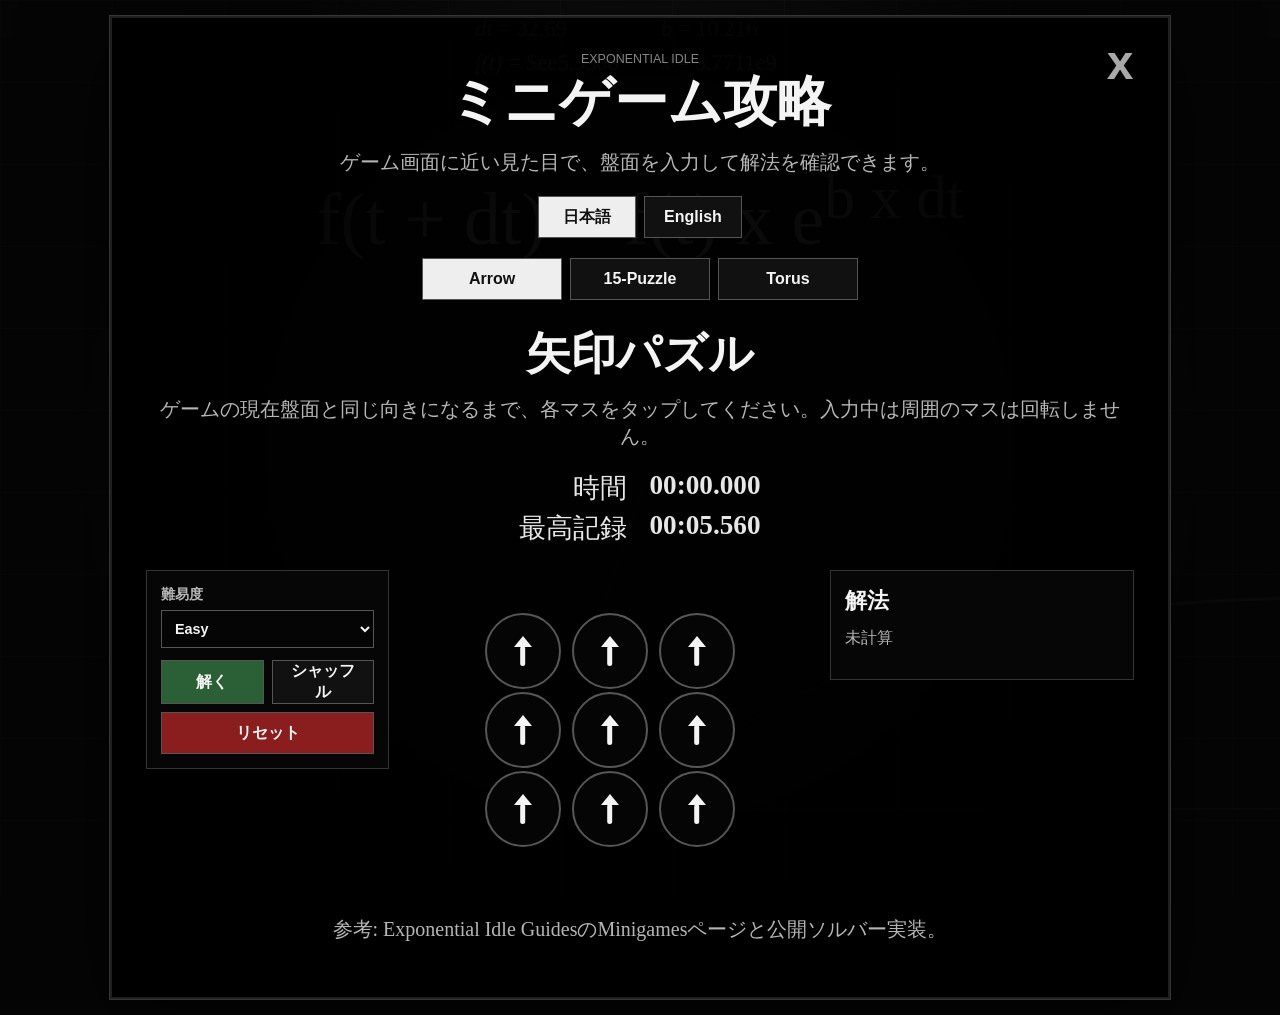
==== public/game-guide/exponential-idle-minigame-guide/index.html @ 1fd1f5f8 "fix: align solvers with game rules" ====
<!doctype html>
<html lang="ja">
  <head>
    <meta charset="utf-8">
    <meta name="viewport" content="width=device-width, initial-scale=1">
    <meta name="description" content="Exponential IdleのArrow、15-Puzzle、Torusをブラウザ上で解ける、日本語・英語対応の攻略ソルバーです。">
    <meta name="robots" content="index,follow">
    <link rel="canonical" href="https://trinitrotorol.com/game-guide/exponential-idle-minigame-guide/">
    <meta property="og:type" content="website">
    <meta property="og:site_name" content="trinitrotorol">
    <meta property="og:title" content="Exponential Idle ミニゲーム攻略・ソルバー">
    <meta property="og:description" content="Exponential IdleのArrow、15-Puzzle、Torusをブラウザ上で解ける、日本語・英語対応の攻略ソルバーです。">
    <meta property="og:url" content="https://trinitrotorol.com/game-guide/exponential-idle-minigame-guide/">
    <meta property="og:locale" content="ja_JP">
    <meta name="twitter:card" content="summary">
    <meta name="twitter:title" content="Exponential Idle ミニゲーム攻略・ソルバー">
    <meta name="twitter:description" content="Exponential IdleのArrow、15-Puzzle、Torusをブラウザ上で解ける、日本語・英語対応の攻略ソルバーです。">
    <title>Exponential Idle ミニゲーム攻略・ソルバー | trinitrotorol</title>
    <link rel="stylesheet" href="site.css">
  </head>
  <body>
    <div class="game-backdrop" aria-hidden="true">
      <div class="stats-strip">
        <span><i>dt</i> = 32.69</span>
        <span><i>b</i> = 10.216</span>
        <span><i>f(t)</i> = $ee5.3308</span>
        <span><i>x</i> = 3.7711e9</span>
      </div>
      <div class="formula-line">f(t + dt) = f(t) x e<sup>b x dt</sup></div>
      <div class="graph-line"></div>
    </div>

    <main class="phone-shell">
      <header class="game-header">
        <button class="close-button" type="button" title="Close">x</button>
        <p class="game-kicker">Exponential Idle</p>
        <h1 data-i18n="appTitle">ミニゲーム攻略</h1>
        <p class="game-copy" data-i18n="appLead">ゲーム画面に近い見た目で、盤面を入力して解法を確認できます。</p>
        <div class="language-toggle" aria-label="Language">
          <button type="button" class="is-active" data-lang="ja">日本語</button>
          <button type="button" data-lang="en">English</button>
        </div>
      </header>

      <nav class="game-tabs" aria-label="Minigames">
        <button type="button" class="is-active" data-game="arrow">Arrow</button>
        <button type="button" data-game="fifteen">15-Puzzle</button>
        <button type="button" data-game="torus">Torus</button>
      </nav>

      <section class="game-panel is-active" id="arrow-panel" data-panel="arrow">
        <div class="panel-title">
          <h2 data-i18n="arrowTitle">矢印パズル</h2>
          <p data-i18n="arrowHelp">ゲームの現在盤面と同じ向きになるまで、各マスをタップしてください。入力中は周囲のマスは回転しません。</p>
          <div class="timer-grid">
            <span data-i18n="timeLabel">時間</span><strong>00:00.000</strong>
            <span data-i18n="bestLabel">最高記録</span><strong>00:05.560</strong>
          </div>
        </div>
        <div class="solver-grid">
          <aside class="control-panel">
            <label><span data-i18n="difficultyLabel">難易度</span><select id="arrow-difficulty"></select></label>
            <div class="button-row">
              <button class="game-button primary" type="button" id="arrow-solve" data-i18n="solveButton">解く</button>
              <button class="game-button" type="button" id="arrow-random" data-i18n="shuffleButton">シャッフル</button>
              <button class="game-button danger" type="button" id="arrow-reset" data-i18n="resetButton">リセット</button>
            </div>
          </aside>
          <div class="board-wrap">
            <div id="arrow-board" class="board-stage"></div>
          </div>
          <aside class="result-panel">
            <h3 data-i18n="solutionTitle">解法</h3>
            <div id="arrow-result" class="solution-output"></div>
          </aside>
        </div>
      </section>

      <section class="game-panel" id="fifteen-panel" data-panel="fifteen">
        <div class="panel-title">
          <h2 data-i18n="fifteenTitle">15パズル</h2>
          <p data-i18n="fifteenHelp">四角をスライドして数字を順番通りに並べます。空白は0で入力します。</p>
          <div class="timer-grid">
            <span data-i18n="timeLabel">時間</span><strong>00:00.000</strong>
            <span data-i18n="bestLabel">最高記録</span><strong>01:28.317</strong>
          </div>
        </div>
        <div class="solver-grid">
          <aside class="control-panel">
            <label><span data-i18n="difficultyLabel">難易度</span><select id="fifteen-difficulty"></select></label>
            <div class="button-row">
              <button class="game-button primary" type="button" id="fifteen-solve" data-i18n="solveButton">解く</button>
              <button class="game-button" type="button" id="fifteen-random" data-i18n="shuffleButton">シャッフル</button>
              <button class="game-button danger" type="button" id="fifteen-reset" data-i18n="resetButton">リセット</button>
            </div>
            <p class="control-note" data-i18n="fifteenNote">Hardは5x5です。最適解ではなく、層を固定して解く実用手順を出します。</p>
          </aside>
          <div class="board-wrap">
            <div id="fifteen-board" class="board-stage"></div>
          </div>
          <aside class="result-panel">
            <h3 data-i18n="solutionTitle">解法</h3>
            <div id="fifteen-result" class="solution-output"></div>
          </aside>
        </div>
      </section>

      <section class="game-panel" id="torus-panel" data-panel="torus">
        <div class="panel-title">
          <h2 data-i18n="torusTitle">トーラスパズル</h2>
          <p data-i18n="torusHelp">行または列を巡回シフトして、左上から昇順に並べます。</p>
          <div class="timer-grid">
            <span data-i18n="timeLabel">時間</span><strong>00:00.000</strong>
            <span data-i18n="bestLabel">最高記録</span><strong>00:22.000</strong>
          </div>
        </div>
        <div class="solver-grid">
          <aside class="control-panel">
            <label><span data-i18n="difficultyLabel">難易度</span><select id="torus-difficulty"></select></label>
            <div class="button-row">
              <button class="game-button primary" type="button" id="torus-solve" data-i18n="solveButton">解く</button>
              <button class="game-button" type="button" id="torus-random" data-i18n="shuffleButton">シャッフル</button>
              <button class="game-button danger" type="button" id="torus-reset" data-i18n="resetButton">リセット</button>
            </div>
            <p class="control-note" data-i18n="torusNote">Easyは3x3、Mediumは5x5、Hardは6x6です。</p>
          </aside>
          <div class="board-wrap">
            <div id="torus-board" class="board-stage"></div>
          </div>
          <aside class="result-panel">
            <h3 data-i18n="solutionTitle">解法</h3>
            <div id="torus-result" class="solution-output"></div>
          </aside>
        </div>
      </section>

      <footer class="game-footer">
        <p data-i18n="sourceNote">参考: Exponential Idle GuidesのMinigamesページと公開ソルバー実装。</p>
      </footer>
    </main>

    <script src="site.js" defer></script>
  </body>
</html>
---- public/game-guide/exponential-idle-minigame-guide/site.css ----
:root {
  color-scheme: dark;
  --bg: #050505;
  --panel: #000000;
  --panel-soft: #111111;
  --tile: #050505;
  --tile-lit: #4b4b4b;
  --line: #565656;
  --line-soft: #2b2b2b;
  --text: #f4f4f4;
  --muted: #b6b6b6;
  --dim: #858585;
  --accent: #f3f3f3;
  --danger: #8a1e1e;
  --ok: #2b5f35;
  --pink: #d719ff;
  --cyan: #23f6ff;
}

* {
  box-sizing: border-box;
}

[hidden] {
  display: none !important;
}

body {
  margin: 0;
  min-height: 100vh;
  background: var(--bg);
  color: var(--text);
  font-family: Georgia, "Times New Roman", "Yu Mincho", "Hiragino Mincho ProN", serif;
  letter-spacing: 0;
}

button,
input,
select {
  font: inherit;
}

.game-backdrop {
  position: fixed;
  inset: 0;
  overflow: hidden;
  background:
    linear-gradient(rgba(255, 255, 255, 0.04) 1px, transparent 1px),
    linear-gradient(90deg, rgba(255, 255, 255, 0.04) 1px, transparent 1px),
    #151515;
  background-size: 100% 82px, 112px 100%;
}

.game-backdrop::after {
  content: "";
  position: absolute;
  inset: 0;
  background: radial-gradient(circle at center, transparent 0 35%, rgba(0, 0, 0, 0.76) 72%);
}

.stats-strip {
  position: absolute;
  top: 16px;
  left: 50%;
  display: grid;
  grid-template-columns: repeat(2, minmax(120px, 1fr));
  gap: 8px 42px;
  transform: translateX(-50%);
  color: #cdcdcd;
  font-size: clamp(1rem, 2.4vw, 1.4rem);
  opacity: 0.7;
}

.formula-line {
  position: absolute;
  top: 18vh;
  left: 50%;
  width: min(780px, 90vw);
  transform: translateX(-50%);
  color: rgba(255, 255, 255, 0.62);
  font-size: clamp(1.8rem, 6vw, 4.6rem);
  text-align: center;
  white-space: nowrap;
}

.graph-line {
  position: absolute;
  right: -8vw;
  bottom: 10vh;
  width: 62vw;
  height: 36vh;
  border-left: 2px solid rgba(255, 255, 255, 0.18);
  border-bottom: 2px solid rgba(255, 255, 255, 0.18);
  transform: skewX(-18deg);
  opacity: 0.42;
}

.graph-line::before {
  content: "";
  position: absolute;
  left: 4%;
  right: 0;
  bottom: 0;
  height: 100%;
  border-top: 3px solid rgba(255, 255, 255, 0.22);
  border-radius: 90% 0 0 0;
  transform: skewX(18deg) translateY(35%);
}

.phone-shell {
  position: relative;
  z-index: 1;
  width: min(1060px, calc(100% - 24px));
  min-height: calc(100vh - 32px);
  margin: 16px auto;
  padding: clamp(18px, 3vw, 34px);
  border: 2px solid #1f1f1f;
  background: rgba(0, 0, 0, 0.94);
  box-shadow: 0 0 0 1px #363636, 0 22px 80px rgba(0, 0, 0, 0.7);
}

.game-header {
  position: relative;
  text-align: center;
}

.close-button {
  position: absolute;
  top: -14px;
  right: -10px;
  width: 48px;
  height: 48px;
  border: 0;
  background: transparent;
  color: #a9a9a9;
  font-family: Arial, sans-serif;
  font-size: 3rem;
  font-weight: 900;
  line-height: 1;
  cursor: default;
}

.game-kicker {
  margin: 0;
  color: var(--dim);
  font-family: "Segoe UI", sans-serif;
  font-size: 0.78rem;
  text-transform: uppercase;
}

h1,
h2,
h3,
p {
  margin-top: 0;
}

h1 {
  margin-bottom: 10px;
  font-size: clamp(2rem, 5vw, 3.4rem);
}

h2 {
  margin-bottom: 12px;
  font-size: clamp(1.75rem, 4.2vw, 2.8rem);
}

h3 {
  margin-bottom: 12px;
  font-size: 1.4rem;
}

.game-copy,
.panel-title p,
.control-note,
.game-footer {
  color: var(--muted);
  font-size: clamp(1rem, 2.4vw, 1.25rem);
}

.language-toggle,
.game-tabs,
.button-row {
  display: flex;
  flex-wrap: wrap;
  justify-content: center;
  gap: 8px;
}

.language-toggle {
  margin: 18px 0 20px;
}

.language-toggle button,
.game-tabs button,
.game-button {
  min-height: 42px;
  border: 1px solid #555555;
  background: #111111;
  color: var(--text);
  font-family: "Segoe UI", sans-serif;
  font-weight: 700;
  cursor: pointer;
}

.language-toggle button {
  min-width: 98px;
}

.language-toggle button.is-active,
.game-tabs button.is-active {
  background: #eeeeee;
  color: #111111;
}

.game-tabs {
  margin: 8px auto 24px;
}

.game-tabs button {
  min-width: 140px;
}

.game-panel {
  display: none;
}

.game-panel.is-active {
  display: block;
}

.panel-title {
  text-align: center;
}

.timer-grid {
  display: grid;
  grid-template-columns: max-content max-content;
  justify-content: center;
  gap: 4px 22px;
  margin: 16px 0 24px;
  color: #e7e7e7;
  font-size: clamp(1.1rem, 3vw, 1.7rem);
}

.timer-grid span {
  text-align: right;
}

.solver-grid {
  display: grid;
  grid-template-columns: minmax(210px, 0.72fr) minmax(280px, 1.2fr) minmax(240px, 0.9fr);
  gap: 18px;
  align-items: start;
}

.control-panel,
.result-panel {
  border: 1px solid #333333;
  background: #060606;
  padding: 14px;
}

label {
  display: grid;
  gap: 6px;
  margin-bottom: 12px;
  color: var(--muted);
  font-family: "Segoe UI", sans-serif;
  font-size: 0.9rem;
  font-weight: 700;
}

input,
select {
  width: 100%;
  min-height: 38px;
  border: 1px solid #555555;
  background: #050505;
  color: var(--text);
  padding: 0 9px;
}

.two-cols {
  display: grid;
  grid-template-columns: 1fr 1fr;
  gap: 8px;
}

.button-row {
  margin-top: 12px;
}

.game-button {
  flex: 1 1 96px;
  padding: 0 12px;
}

.game-button.primary {
  background: var(--ok);
}

.game-button.danger {
  background: var(--danger);
}

.board-wrap {
  min-width: 0;
}

.board-stage {
  display: grid;
  justify-content: center;
  gap: 8px;
  width: 100%;
  min-height: 320px;
  align-content: center;
}

.square-board {
  display: grid;
  gap: 5px;
  width: min(100%, 460px);
  margin: 0 auto;
}

.hex-board {
  display: grid;
  gap: 0;
  justify-items: center;
  width: min(100%, 520px);
  margin: 0 auto;
}

.hex-row {
  display: flex;
  justify-content: center;
  gap: 0;
  min-height: 48px;
}

.tile,
.tile-input,
.arrow-tile,
.solution-tile {
  display: inline-flex;
  align-items: center;
  justify-content: center;
  width: clamp(42px, 8vw, 76px);
  aspect-ratio: 1;
  border: 2px solid var(--line);
  background: var(--tile);
  color: var(--text);
  text-align: center;
}

.tile,
.tile-input {
  border-radius: 10px;
  font-size: clamp(1.1rem, 3vw, 2rem);
}

.tile-input {
  padding: 0;
}

.tile-input.blank {
  color: transparent;
}

.arrow-tile,
.solution-tile {
  border-radius: 50%;
  margin: -1px 3px;
  font-family: "Segoe UI", sans-serif;
  font-size: clamp(1.35rem, 4vw, 2.2rem);
  font-weight: 800;
}

.arrow-tile {
  cursor: pointer;
}

.arrow-icon {
  position: relative;
  display: inline-block;
  width: 0.44em;
  height: 0.86em;
  transform: rotate(var(--arrow-angle, 0deg));
  transform-origin: 50% 50%;
}

.arrow-icon::before {
  content: "";
  position: absolute;
  left: 50%;
  bottom: 0;
  width: 0.16em;
  height: 0.58em;
  border-radius: 999px;
  background: currentColor;
  transform: translateX(-50%);
}

.arrow-icon::after {
  content: "";
  position: absolute;
  left: 50%;
  top: 0;
  width: 0;
  height: 0;
  border-right: 0.27em solid transparent;
  border-bottom: 0.34em solid currentColor;
  border-left: 0.27em solid transparent;
  transform: translateX(-50%);
}

.sr-only {
  position: absolute;
  width: 1px;
  height: 1px;
  padding: 0;
  margin: -1px;
  overflow: hidden;
  clip: rect(0, 0, 0, 0);
  white-space: nowrap;
  border: 0;
}

.arrow-tile.is-lit,
.solution-tile:not(.is-zero) {
  background: var(--tile-lit);
}

.arrow-tile:hover {
  border-color: var(--accent);
}

.torus-board .tile-input {
  border-radius: 3px;
}

.solution-output {
  max-height: 390px;
  overflow: auto;
  color: var(--muted);
  font-family: "Segoe UI", sans-serif;
}

.solution-output strong {
  color: var(--text);
}

.step-list {
  display: grid;
  gap: 6px;
  margin: 12px 0 0;
  padding: 0;
  list-style: none;
}

.step-list li {
  padding: 8px 10px;
  border: 1px solid #333333;
  background: #101010;
}

.mini-board {
  margin-top: 14px;
}

.game-footer {
  margin-top: 26px;
  text-align: center;
}

@media (max-width: 960px) {
  .solver-grid {
    grid-template-columns: 1fr;
  }

  .control-panel {
    order: 1;
  }

  .board-wrap {
    order: 2;
  }

  .result-panel {
    order: 3;
  }
}

@media (max-width: 560px) {
  .phone-shell {
    width: calc(100% - 12px);
    margin: 6px auto;
    padding: 14px 10px 22px;
  }

  .game-tabs button {
    min-width: 96px;
  }

  .tile,
  .tile-input,
  .arrow-tile,
  .solution-tile {
    width: clamp(34px, 15vw, 56px);
  }

  .stats-strip {
    grid-template-columns: 1fr;
    left: 12px;
    transform: none;
  }
}
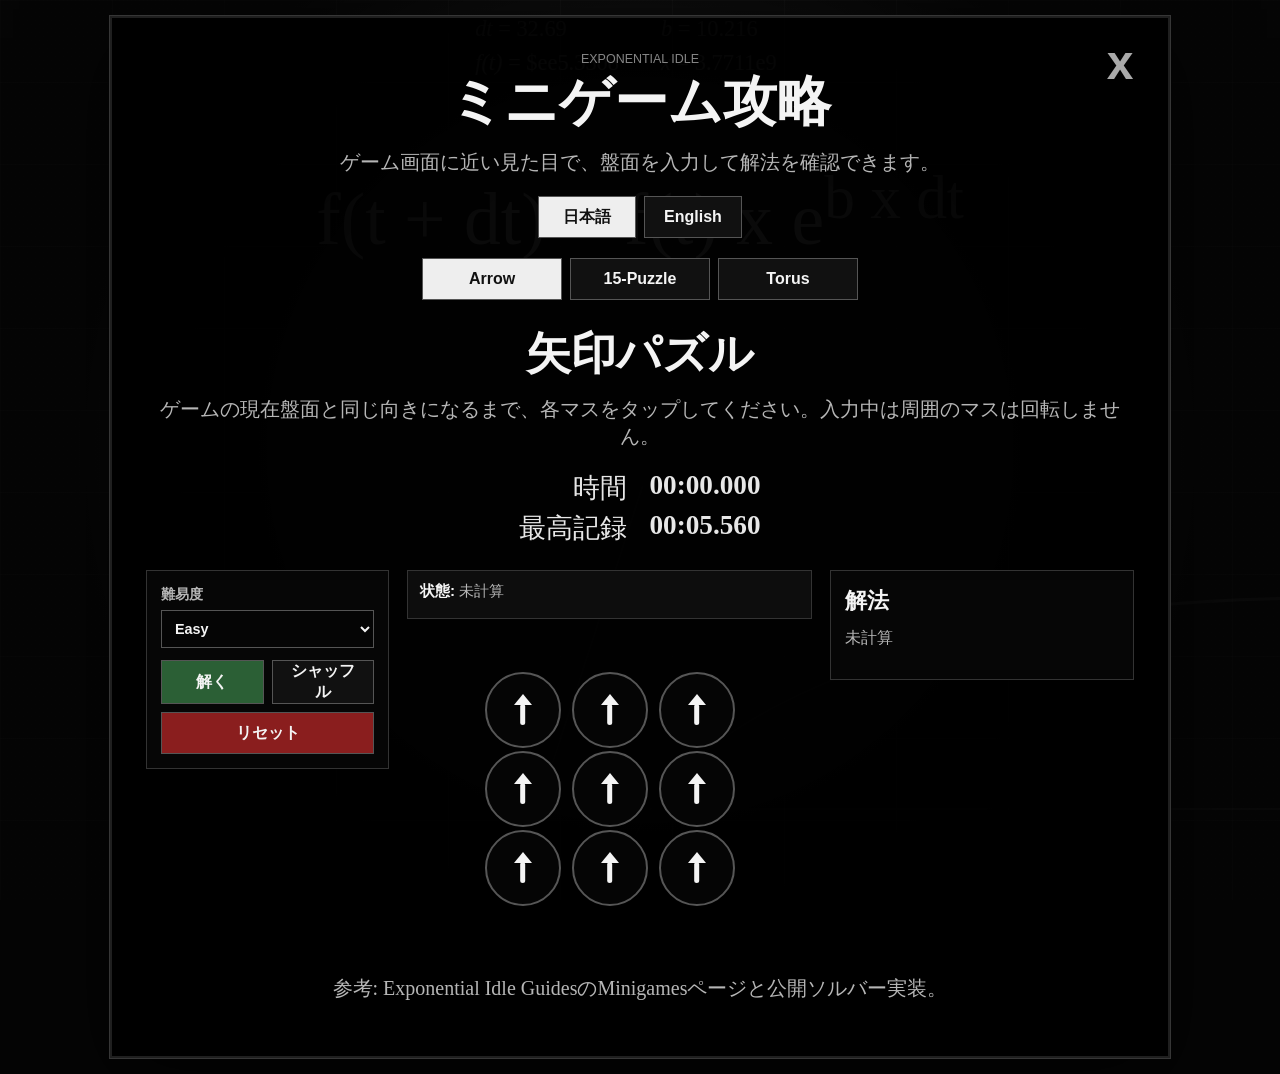
==== commit 8205b981: "feat: add solution playback and improve board input" ====
--- a/public/game-guide/exponential-idle-minigame-guide/index.html
+++ b/public/game-guide/exponential-idle-minigame-guide/index.html
@@ -67,6 +67,7 @@
             </div>
           </aside>
           <div class="board-wrap">
+            <div id="arrow-status" class="board-status" aria-live="polite"></div>
             <div id="arrow-board" class="board-stage"></div>
           </div>
           <aside class="result-panel">
@@ -93,9 +94,11 @@
               <button class="game-button" type="button" id="fifteen-random" data-i18n="shuffleButton">シャッフル</button>
               <button class="game-button danger" type="button" id="fifteen-reset" data-i18n="resetButton">リセット</button>
             </div>
+            <p id="fifteen-input-error" class="input-error" role="alert"></p>
             <p class="control-note" data-i18n="fifteenNote">Hardは5x5です。最適解ではなく、層を固定して解く実用手順を出します。</p>
           </aside>
           <div class="board-wrap">
+            <div id="fifteen-status" class="board-status" aria-live="polite"></div>
             <div id="fifteen-board" class="board-stage"></div>
           </div>
           <aside class="result-panel">
@@ -122,9 +125,11 @@
               <button class="game-button" type="button" id="torus-random" data-i18n="shuffleButton">シャッフル</button>
               <button class="game-button danger" type="button" id="torus-reset" data-i18n="resetButton">リセット</button>
             </div>
+            <p id="torus-input-error" class="input-error" role="alert"></p>
             <p class="control-note" data-i18n="torusNote">Easyは3x3、Mediumは5x5、Hardは6x6です。</p>
           </aside>
           <div class="board-wrap">
+            <div id="torus-status" class="board-status" aria-live="polite"></div>
             <div id="torus-board" class="board-stage"></div>
           </div>
           <aside class="result-panel">
--- a/public/game-guide/exponential-idle-minigame-guide/site.css
+++ b/public/game-guide/exponential-idle-minigame-guide/site.css
@@ -308,6 +308,21 @@
   min-width: 0;
 }
 
+.board-status {
+  min-height: 3.2em;
+  margin: 0 0 10px;
+  padding: 10px 12px;
+  border: 1px solid #333333;
+  background: #0d0d0d;
+  color: var(--muted);
+  font-family: "Segoe UI", sans-serif;
+  font-size: 0.95rem;
+}
+
+.board-status strong {
+  color: var(--text);
+}
+
 .board-stage {
   display: grid;
   justify-content: center;
@@ -368,6 +383,20 @@
   color: transparent;
 }
 
+.tile-input.is-invalid {
+  border-color: var(--danger);
+  box-shadow: 0 0 0 2px rgba(191, 43, 43, 0.35);
+}
+
+.input-error {
+  min-height: 1.4em;
+  margin: 10px 0 0;
+  color: #ff8b8b;
+  font-family: "Segoe UI", sans-serif;
+  font-size: 0.9rem;
+  font-weight: 700;
+}
+
 .arrow-tile,
 .solution-tile {
   border-radius: 50%;
@@ -379,6 +408,10 @@
 
 .arrow-tile {
   cursor: pointer;
+}
+
+.hex-row .arrow-tile {
+  width: clamp(36px, 5vw, 50px);
 }
 
 .arrow-icon {
@@ -436,6 +469,57 @@
   border-color: var(--accent);
 }
 
+.is-next-action {
+  border-color: var(--accent);
+  box-shadow: 0 0 0 3px rgba(243, 184, 65, 0.45);
+}
+
+.is-related-action {
+  border-color: #a98931;
+}
+
+.is-preview-blank {
+  border-style: dashed;
+}
+
+.tap-badge {
+  position: absolute;
+  right: -7px;
+  top: -7px;
+  min-width: 1.8em;
+  border: 1px solid #f8d071;
+  border-radius: 999px;
+  background: #111111;
+  color: #f8d071;
+  font-size: 0.72rem;
+  line-height: 1.45;
+}
+
+.arrow-tile,
+.tile-input {
+  position: relative;
+}
+
+.playback-controls {
+  display: grid;
+  gap: 10px;
+}
+
+.playback-buttons {
+  display: flex;
+  flex-wrap: wrap;
+  gap: 8px;
+}
+
+.playback-buttons .game-button {
+  flex: 1 1 76px;
+}
+
+.operation-copy {
+  margin: 0;
+  color: var(--text);
+}
+
 .torus-board .tile-input {
   border-radius: 3px;
 }
@@ -510,6 +594,12 @@
     width: clamp(34px, 15vw, 56px);
   }
 
+  .hex-row .arrow-tile {
+    width: clamp(30px, 12vw, 42px);
+    margin-right: 2px;
+    margin-left: 2px;
+  }
+
   .stats-strip {
     grid-template-columns: 1fr;
     left: 12px;
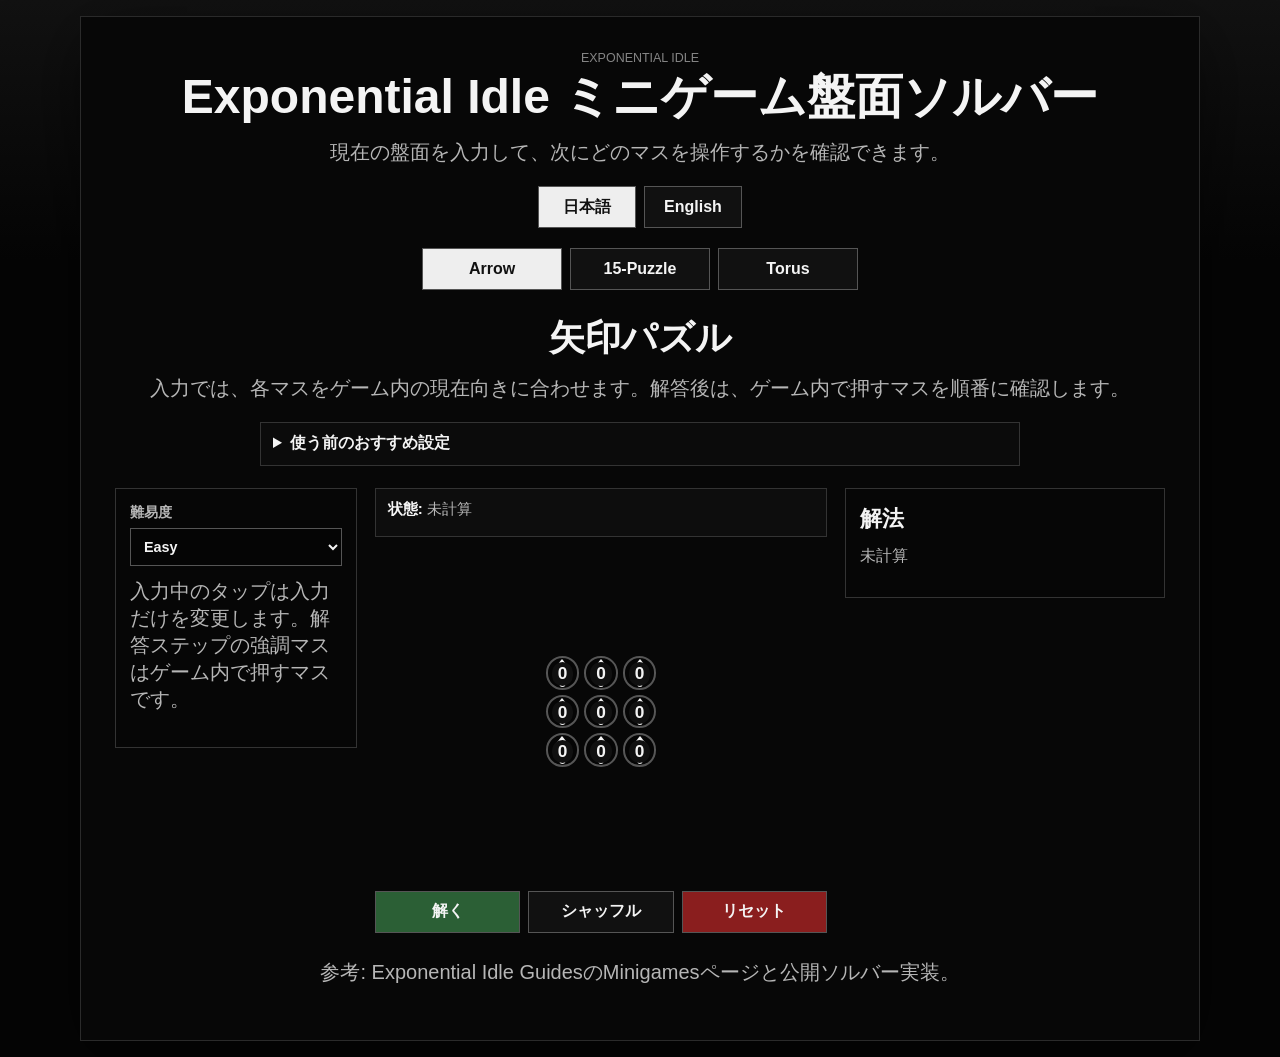
==== commit af4a2203: "site: improve mobile usability and accessibility" ====
--- a/public/game-guide/exponential-idle-minigame-guide/index.html
+++ b/public/game-guide/exponential-idle-minigame-guide/index.html
@@ -15,60 +15,54 @@
     <meta name="twitter:card" content="summary">
     <meta name="twitter:title" content="Exponential Idle ミニゲーム攻略・ソルバー">
     <meta name="twitter:description" content="Exponential IdleのArrow、15-Puzzle、Torusをブラウザ上で解ける、日本語・英語対応の攻略ソルバーです。">
-    <title>Exponential Idle ミニゲーム攻略・ソルバー | trinitrotorol</title>
+    <title>Exponential Idle ミニゲーム盤面ソルバー | trinitrotorol</title>
     <link rel="stylesheet" href="site.css">
   </head>
   <body>
-    <div class="game-backdrop" aria-hidden="true">
-      <div class="stats-strip">
-        <span><i>dt</i> = 32.69</span>
-        <span><i>b</i> = 10.216</span>
-        <span><i>f(t)</i> = $ee5.3308</span>
-        <span><i>x</i> = 3.7711e9</span>
-      </div>
-      <div class="formula-line">f(t + dt) = f(t) x e<sup>b x dt</sup></div>
-      <div class="graph-line"></div>
-    </div>
-
     <main class="phone-shell">
       <header class="game-header">
-        <button class="close-button" type="button" title="Close">x</button>
         <p class="game-kicker">Exponential Idle</p>
-        <h1 data-i18n="appTitle">ミニゲーム攻略</h1>
-        <p class="game-copy" data-i18n="appLead">ゲーム画面に近い見た目で、盤面を入力して解法を確認できます。</p>
-        <div class="language-toggle" aria-label="Language">
+        <h1 data-i18n="appTitle">Exponential Idle ミニゲーム盤面ソルバー</h1>
+        <p class="game-copy" data-i18n="appLead">現在の盤面を入力して、次にどのマスを操作するかを確認できます。</p>
+        <div class="language-toggle" data-i18n-aria-label="languageToggleLabel" aria-label="言語切替">
           <button type="button" class="is-active" data-lang="ja">日本語</button>
           <button type="button" data-lang="en">English</button>
         </div>
       </header>
 
-      <nav class="game-tabs" aria-label="Minigames">
-        <button type="button" class="is-active" data-game="arrow">Arrow</button>
-        <button type="button" data-game="fifteen">15-Puzzle</button>
-        <button type="button" data-game="torus">Torus</button>
+      <nav class="game-tabs" role="tablist" data-i18n-aria-label="tabListLabel" aria-label="パズル切替">
+        <button type="button" class="is-active" id="arrow-tab" role="tab" aria-selected="true" aria-controls="arrow-panel" tabindex="0" data-game="arrow">Arrow</button>
+        <button type="button" id="fifteen-tab" role="tab" aria-selected="false" aria-controls="fifteen-panel" tabindex="-1" data-game="fifteen">15-Puzzle</button>
+        <button type="button" id="torus-tab" role="tab" aria-selected="false" aria-controls="torus-panel" tabindex="-1" data-game="torus">Torus</button>
       </nav>
 
-      <section class="game-panel is-active" id="arrow-panel" data-panel="arrow">
+      <section class="game-panel is-active" id="arrow-panel" role="tabpanel" aria-labelledby="arrow-tab" data-panel="arrow">
         <div class="panel-title">
           <h2 data-i18n="arrowTitle">矢印パズル</h2>
-          <p data-i18n="arrowHelp">ゲームの現在盤面と同じ向きになるまで、各マスをタップしてください。入力中は周囲のマスは回転しません。</p>
-          <div class="timer-grid">
-            <span data-i18n="timeLabel">時間</span><strong>00:00.000</strong>
-            <span data-i18n="bestLabel">最高記録</span><strong>00:05.560</strong>
-          </div>
+          <p data-i18n="arrowHelp">入力では、各マスをゲーム内の現在向きに合わせます。解答後は、ゲーム内で押すマスを順番に確認します。</p>
+          <details class="recommendation">
+            <summary data-i18n="recommendedSettings">使う前のおすすめ設定</summary>
+            <ul>
+              <li data-i18n="arrowSettingVisual">Visual Scheme: Greyscale + Numbers</li>
+              <li data-i18n="arrowSettingAnimation">Animation: 無効</li>
+              <li data-i18n="arrowSettingInput">盤面入力中は、各マスを現在の向きに合わせるだけです</li>
+              <li data-i18n="arrowSettingNoRotate">ゲーム内のように周囲のマスは回転しません</li>
+            </ul>
+          </details>
         </div>
         <div class="solver-grid">
           <aside class="control-panel">
             <label><span data-i18n="difficultyLabel">難易度</span><select id="arrow-difficulty"></select></label>
-            <div class="button-row">
+            <p class="control-note" data-i18n="arrowNote">入力中のタップは入力だけを変更します。解答ステップの強調マスはゲーム内で押すマスです。</p>
+          </aside>
+          <div class="board-wrap">
+            <div id="arrow-status" class="board-status" aria-live="polite"></div>
+            <div id="arrow-board" class="board-stage" role="group" data-i18n-aria-label="arrowBoardLabel" aria-label="Arrow盤面入力"></div>
+            <div class="button-row action-row">
               <button class="game-button primary" type="button" id="arrow-solve" data-i18n="solveButton">解く</button>
               <button class="game-button" type="button" id="arrow-random" data-i18n="shuffleButton">シャッフル</button>
               <button class="game-button danger" type="button" id="arrow-reset" data-i18n="resetButton">リセット</button>
             </div>
-          </aside>
-          <div class="board-wrap">
-            <div id="arrow-status" class="board-status" aria-live="polite"></div>
-            <div id="arrow-board" class="board-stage"></div>
           </div>
           <aside class="result-panel">
             <h3 data-i18n="solutionTitle">解法</h3>
@@ -77,29 +71,34 @@
         </div>
       </section>
 
-      <section class="game-panel" id="fifteen-panel" data-panel="fifteen">
+      <section class="game-panel" id="fifteen-panel" role="tabpanel" aria-labelledby="fifteen-tab" data-panel="fifteen" hidden>
         <div class="panel-title">
           <h2 data-i18n="fifteenTitle">15パズル</h2>
-          <p data-i18n="fifteenHelp">四角をスライドして数字を順番通りに並べます。空白は0で入力します。</p>
-          <div class="timer-grid">
-            <span data-i18n="timeLabel">時間</span><strong>00:00.000</strong>
-            <span data-i18n="bestLabel">最高記録</span><strong>01:28.317</strong>
-          </div>
+          <p data-i18n="fifteenHelp">数字を空白へ移動しながら順番通りに並べます。入力では0または空欄を空白として扱います。</p>
+          <details class="recommendation">
+            <summary data-i18n="recommendedSettings">使う前のおすすめ設定</summary>
+            <ul>
+              <li data-i18n="fifteenSettingVisual">Visual Scheme: Fringe</li>
+              <li data-i18n="fifteenSettingHover">Hover/Slide Control: 有効</li>
+              <li data-i18n="fifteenSettingAnimation">Animation: 無効</li>
+              <li data-i18n="fifteenSettingBlank">空白はこのサイトでは空欄として表示します</li>
+            </ul>
+          </details>
         </div>
         <div class="solver-grid">
           <aside class="control-panel">
             <label><span data-i18n="difficultyLabel">難易度</span><select id="fifteen-difficulty"></select></label>
-            <div class="button-row">
-              <button class="game-button primary" type="button" id="fifteen-solve" data-i18n="solveButton">解く</button>
-              <button class="game-button" type="button" id="fifteen-random" data-i18n="shuffleButton">シャッフル</button>
-              <button class="game-button danger" type="button" id="fifteen-reset" data-i18n="resetButton">リセット</button>
-            </div>
             <p id="fifteen-input-error" class="input-error" role="alert"></p>
             <p class="control-note" data-i18n="fifteenNote">Hardは5x5です。最適解ではなく、層を固定して解く実用手順を出します。</p>
           </aside>
           <div class="board-wrap">
             <div id="fifteen-status" class="board-status" aria-live="polite"></div>
-            <div id="fifteen-board" class="board-stage"></div>
+            <div id="fifteen-board" class="board-stage" role="group" data-i18n-aria-label="fifteenBoardLabel" aria-label="15パズル盤面入力"></div>
+            <div class="button-row action-row">
+              <button class="game-button primary" type="button" id="fifteen-solve" data-i18n="solveButton">解く</button>
+              <button class="game-button" type="button" id="fifteen-random" data-i18n="shuffleButton">シャッフル</button>
+              <button class="game-button danger" type="button" id="fifteen-reset" data-i18n="resetButton">リセット</button>
+            </div>
           </div>
           <aside class="result-panel">
             <h3 data-i18n="solutionTitle">解法</h3>
@@ -108,29 +107,34 @@
         </div>
       </section>
 
-      <section class="game-panel" id="torus-panel" data-panel="torus">
+      <section class="game-panel" id="torus-panel" role="tabpanel" aria-labelledby="torus-tab" data-panel="torus" hidden>
         <div class="panel-title">
           <h2 data-i18n="torusTitle">トーラスパズル</h2>
-          <p data-i18n="torusHelp">行または列を巡回シフトして、左上から昇順に並べます。</p>
-          <div class="timer-grid">
-            <span data-i18n="timeLabel">時間</span><strong>00:00.000</strong>
-            <span data-i18n="bestLabel">最高記録</span><strong>00:22.000</strong>
-          </div>
+          <p data-i18n="torusHelp">行または列を巡回シフトして、左上から昇順に並べます。操作表示の行・列番号は1始まりです。</p>
+          <details class="recommendation">
+            <summary data-i18n="recommendedSettings">使う前のおすすめ設定</summary>
+            <ul>
+              <li data-i18n="torusSettingVisual">Visual Scheme: Insertion</li>
+              <li data-i18n="torusSettingHover">Hover/Slide Control: 有効</li>
+              <li data-i18n="torusSettingAnimation">Animation: 無効</li>
+              <li data-i18n="torusSettingIndex">行・列番号はこのサイトでは1始まりで表示します</li>
+            </ul>
+          </details>
         </div>
         <div class="solver-grid">
           <aside class="control-panel">
             <label><span data-i18n="difficultyLabel">難易度</span><select id="torus-difficulty"></select></label>
-            <div class="button-row">
-              <button class="game-button primary" type="button" id="torus-solve" data-i18n="solveButton">解く</button>
-              <button class="game-button" type="button" id="torus-random" data-i18n="shuffleButton">シャッフル</button>
-              <button class="game-button danger" type="button" id="torus-reset" data-i18n="resetButton">リセット</button>
-            </div>
             <p id="torus-input-error" class="input-error" role="alert"></p>
             <p class="control-note" data-i18n="torusNote">Easyは3x3、Mediumは5x5、Hardは6x6です。</p>
           </aside>
           <div class="board-wrap">
             <div id="torus-status" class="board-status" aria-live="polite"></div>
-            <div id="torus-board" class="board-stage"></div>
+            <div id="torus-board" class="board-stage" role="group" data-i18n-aria-label="torusBoardLabel" aria-label="Torus盤面入力"></div>
+            <div class="button-row action-row">
+              <button class="game-button primary" type="button" id="torus-solve" data-i18n="solveButton">解く</button>
+              <button class="game-button" type="button" id="torus-random" data-i18n="shuffleButton">シャッフル</button>
+              <button class="game-button danger" type="button" id="torus-reset" data-i18n="resetButton">リセット</button>
+            </div>
           </div>
           <aside class="result-panel">
             <h3 data-i18n="solutionTitle">解法</h3>
--- a/public/game-guide/exponential-idle-minigame-guide/site.css
+++ b/public/game-guide/exponential-idle-minigame-guide/site.css
@@ -13,8 +13,8 @@
   --accent: #f3f3f3;
   --danger: #8a1e1e;
   --ok: #2b5f35;
-  --pink: #d719ff;
-  --cyan: #23f6ff;
+  --focus: #f8d071;
+  --warn: #b9892e;
 }
 
 * {
@@ -23,100 +23,40 @@
 
 [hidden] {
   display: none !important;
+}
+
+html,
+body {
+  overflow-x: hidden;
 }
 
 body {
   margin: 0;
   min-height: 100vh;
-  background: var(--bg);
-  color: var(--text);
-  font-family: Georgia, "Times New Roman", "Yu Mincho", "Hiragino Mincho ProN", serif;
+  background:
+    linear-gradient(180deg, #121212 0, #050505 260px),
+    var(--bg);
+  color: var(--text);
+  font-family: "Segoe UI", "Hiragino Sans", "Yu Gothic", Meiryo, sans-serif;
   letter-spacing: 0;
 }
 
 button,
 input,
-select {
+select,
+summary {
   font: inherit;
-}
-
-.game-backdrop {
-  position: fixed;
-  inset: 0;
-  overflow: hidden;
-  background:
-    linear-gradient(rgba(255, 255, 255, 0.04) 1px, transparent 1px),
-    linear-gradient(90deg, rgba(255, 255, 255, 0.04) 1px, transparent 1px),
-    #151515;
-  background-size: 100% 82px, 112px 100%;
-}
-
-.game-backdrop::after {
-  content: "";
-  position: absolute;
-  inset: 0;
-  background: radial-gradient(circle at center, transparent 0 35%, rgba(0, 0, 0, 0.76) 72%);
-}
-
-.stats-strip {
-  position: absolute;
-  top: 16px;
-  left: 50%;
-  display: grid;
-  grid-template-columns: repeat(2, minmax(120px, 1fr));
-  gap: 8px 42px;
-  transform: translateX(-50%);
-  color: #cdcdcd;
-  font-size: clamp(1rem, 2.4vw, 1.4rem);
-  opacity: 0.7;
-}
-
-.formula-line {
-  position: absolute;
-  top: 18vh;
-  left: 50%;
-  width: min(780px, 90vw);
-  transform: translateX(-50%);
-  color: rgba(255, 255, 255, 0.62);
-  font-size: clamp(1.8rem, 6vw, 4.6rem);
-  text-align: center;
-  white-space: nowrap;
-}
-
-.graph-line {
-  position: absolute;
-  right: -8vw;
-  bottom: 10vh;
-  width: 62vw;
-  height: 36vh;
-  border-left: 2px solid rgba(255, 255, 255, 0.18);
-  border-bottom: 2px solid rgba(255, 255, 255, 0.18);
-  transform: skewX(-18deg);
-  opacity: 0.42;
-}
-
-.graph-line::before {
-  content: "";
-  position: absolute;
-  left: 4%;
-  right: 0;
-  bottom: 0;
-  height: 100%;
-  border-top: 3px solid rgba(255, 255, 255, 0.22);
-  border-radius: 90% 0 0 0;
-  transform: skewX(18deg) translateY(35%);
 }
 
 .phone-shell {
   position: relative;
-  z-index: 1;
-  width: min(1060px, calc(100% - 24px));
-  min-height: calc(100vh - 32px);
+  width: min(1120px, calc(100% - 24px));
+  min-height: calc(100vh - 24px);
   margin: 16px auto;
   padding: clamp(18px, 3vw, 34px);
-  border: 2px solid #1f1f1f;
-  background: rgba(0, 0, 0, 0.94);
-  box-shadow: 0 0 0 1px #363636, 0 22px 80px rgba(0, 0, 0, 0.7);
+  border: 1px solid #2a2a2a;
+  background: rgba(8, 8, 8, 0.98);
+  box-shadow: 0 20px 70px rgba(0, 0, 0, 0.55);
 }
 
 .game-header {
@@ -124,26 +64,9 @@
   text-align: center;
 }
 
-.close-button {
-  position: absolute;
-  top: -14px;
-  right: -10px;
-  width: 48px;
-  height: 48px;
-  border: 0;
-  background: transparent;
-  color: #a9a9a9;
-  font-family: Arial, sans-serif;
-  font-size: 3rem;
-  font-weight: 900;
-  line-height: 1;
-  cursor: default;
-}
-
 .game-kicker {
   margin: 0;
   color: var(--dim);
-  font-family: "Segoe UI", sans-serif;
   font-size: 0.78rem;
   text-transform: uppercase;
 }
@@ -157,12 +80,12 @@
 
 h1 {
   margin-bottom: 10px;
-  font-size: clamp(2rem, 5vw, 3.4rem);
+  font-size: clamp(1.85rem, 4.4vw, 3rem);
 }
 
 h2 {
   margin-bottom: 12px;
-  font-size: clamp(1.75rem, 4.2vw, 2.8rem);
+  font-size: clamp(1.45rem, 3.4vw, 2.25rem);
 }
 
 h3 {
@@ -198,7 +121,6 @@
   border: 1px solid #555555;
   background: #111111;
   color: var(--text);
-  font-family: "Segoe UI", sans-serif;
   font-weight: 700;
   cursor: pointer;
 }
@@ -213,6 +135,15 @@
   color: #111111;
 }
 
+button:focus-visible,
+input:focus-visible,
+select:focus-visible,
+summary:focus-visible,
+a:focus-visible {
+  outline: 3px solid var(--focus);
+  outline-offset: 3px;
+}
+
 .game-tabs {
   margin: 8px auto 24px;
 }
@@ -233,23 +164,34 @@
   text-align: center;
 }
 
-.timer-grid {
-  display: grid;
-  grid-template-columns: max-content max-content;
-  justify-content: center;
-  gap: 4px 22px;
-  margin: 16px 0 24px;
-  color: #e7e7e7;
-  font-size: clamp(1.1rem, 3vw, 1.7rem);
-}
-
-.timer-grid span {
-  text-align: right;
+.recommendation {
+  max-width: 760px;
+  margin: 14px auto 22px;
+  border: 1px solid #333333;
+  background: #0b0b0b;
+  color: var(--muted);
+  text-align: left;
+}
+
+.recommendation summary {
+  min-height: 42px;
+  padding: 10px 12px;
+  color: var(--text);
+  font-weight: 700;
+  cursor: pointer;
+}
+
+.recommendation ul {
+  display: grid;
+  gap: 6px;
+  margin: 0;
+  padding: 0 16px 14px 32px;
+  font-size: 0.95rem;
 }
 
 .solver-grid {
   display: grid;
-  grid-template-columns: minmax(210px, 0.72fr) minmax(280px, 1.2fr) minmax(240px, 0.9fr);
+  grid-template-columns: minmax(190px, 0.62fr) minmax(0, 1.16fr) minmax(220px, 0.82fr);
   gap: 18px;
   align-items: start;
 }
@@ -289,6 +231,10 @@
 
 .button-row {
   margin-top: 12px;
+}
+
+.action-row {
+  margin-top: 14px;
 }
 
 .game-button {
@@ -323,19 +269,35 @@
   color: var(--text);
 }
 
+.board-status.is-solved {
+  border-color: #4f8a59;
+  background: #0b1710;
+}
+
+.board-status.is-error {
+  border-color: #b14a4a;
+  background: #1a0b0b;
+}
+
+.board-status.is-solving {
+  border-color: var(--warn);
+  background: #171206;
+}
+
 .board-stage {
   display: grid;
   justify-content: center;
   gap: 8px;
   width: 100%;
-  min-height: 320px;
+  min-height: clamp(240px, 42vw, 330px);
   align-content: center;
 }
 
 .square-board {
   display: grid;
-  gap: 5px;
-  width: min(100%, 460px);
+  --board-gap: clamp(3px, 1vw, 5px);
+  gap: var(--board-gap);
+  width: min(100%, var(--board-max-width, 460px));
   margin: 0 auto;
 }
 
@@ -350,7 +312,7 @@
 .hex-row {
   display: flex;
   justify-content: center;
-  gap: 0;
+  gap: clamp(2px, 0.8vw, 4px);
   min-height: 48px;
 }
 
@@ -361,7 +323,8 @@
   display: inline-flex;
   align-items: center;
   justify-content: center;
-  width: clamp(42px, 8vw, 76px);
+  width: 100%;
+  min-width: 0;
   aspect-ratio: 1;
   border: 2px solid var(--line);
   background: var(--tile);
@@ -372,11 +335,12 @@
 .tile,
 .tile-input {
   border-radius: 10px;
-  font-size: clamp(1.1rem, 3vw, 2rem);
+  font-size: clamp(0.95rem, 3vw, 1.8rem);
 }
 
 .tile-input {
   padding: 0;
+  min-height: 0;
 }
 
 .tile-input.blank {
@@ -400,9 +364,7 @@
 .arrow-tile,
 .solution-tile {
   border-radius: 50%;
-  margin: -1px 3px;
-  font-family: "Segoe UI", sans-serif;
-  font-size: clamp(1.35rem, 4vw, 2.2rem);
+  font-size: clamp(1.15rem, 3.5vw, 2rem);
   font-weight: 800;
 }
 
@@ -410,8 +372,11 @@
   cursor: pointer;
 }
 
-.hex-row .arrow-tile {
-  width: clamp(36px, 5vw, 50px);
+.hex-row .arrow-tile,
+.hex-row .solution-tile {
+  --hex-cell: clamp(34px, calc((100vw - 76px) / 7), 50px);
+  flex: 0 0 var(--hex-cell);
+  width: var(--hex-cell);
 }
 
 .arrow-icon {
@@ -421,6 +386,18 @@
   height: 0.86em;
   transform: rotate(var(--arrow-angle, 0deg));
   transform-origin: 50% 50%;
+}
+
+.arrow-value {
+  position: absolute;
+  right: 0.22em;
+  bottom: 0.12em;
+  min-width: 1.25em;
+  border-radius: 999px;
+  background: #101010;
+  color: var(--text);
+  font-size: 0.54em;
+  line-height: 1.35;
 }
 
 .arrow-icon::before {
@@ -471,7 +448,7 @@
 
 .is-next-action {
   border-color: var(--accent);
-  box-shadow: 0 0 0 3px rgba(243, 184, 65, 0.45);
+  box-shadow: 0 0 0 3px rgba(248, 208, 113, 0.45);
 }
 
 .is-related-action {
@@ -484,9 +461,10 @@
 
 .tap-badge {
   position: absolute;
-  right: -7px;
-  top: -7px;
-  min-width: 1.8em;
+  right: -6px;
+  top: -8px;
+  min-width: 2em;
+  padding: 0 0.35em;
   border: 1px solid #f8d071;
   border-radius: 999px;
   background: #111111;
@@ -506,13 +484,15 @@
 }
 
 .playback-buttons {
-  display: flex;
-  flex-wrap: wrap;
+  display: grid;
+  grid-template-columns: repeat(auto-fit, minmax(72px, 1fr));
   gap: 8px;
 }
 
 .playback-buttons .game-button {
-  flex: 1 1 76px;
+  width: 100%;
+  padding-right: 8px;
+  padding-left: 8px;
 }
 
 .operation-copy {
@@ -525,10 +505,8 @@
 }
 
 .solution-output {
-  max-height: 390px;
-  overflow: auto;
+  max-height: none;
   color: var(--muted);
-  font-family: "Segoe UI", sans-serif;
 }
 
 .solution-output strong {
@@ -580,29 +558,38 @@
   .phone-shell {
     width: calc(100% - 12px);
     margin: 6px auto;
-    padding: 14px 10px 22px;
+    padding: 14px 8px 20px;
+  }
+
+  .game-copy,
+  .panel-title p,
+  .control-note,
+  .game-footer {
+    font-size: 0.98rem;
   }
 
   .game-tabs button {
-    min-width: 96px;
+    min-width: 86px;
+    flex: 1 1 86px;
+  }
+
+  .board-stage {
+    min-height: 230px;
+  }
+
+  .hex-row .arrow-tile {
+    --hex-cell: clamp(32px, calc((100vw - 66px) / 7), 42px);
   }
 
   .tile,
-  .tile-input,
+  .tile-input {
+    border-width: 1px;
+    font-size: clamp(0.78rem, 5vw, 1.25rem);
+  }
+
   .arrow-tile,
   .solution-tile {
-    width: clamp(34px, 15vw, 56px);
-  }
-
-  .hex-row .arrow-tile {
-    width: clamp(30px, 12vw, 42px);
-    margin-right: 2px;
-    margin-left: 2px;
-  }
-
-  .stats-strip {
-    grid-template-columns: 1fr;
-    left: 12px;
-    transform: none;
-  }
-}
+    border-width: 1px;
+    font-size: clamp(1rem, 6vw, 1.55rem);
+  }
+}
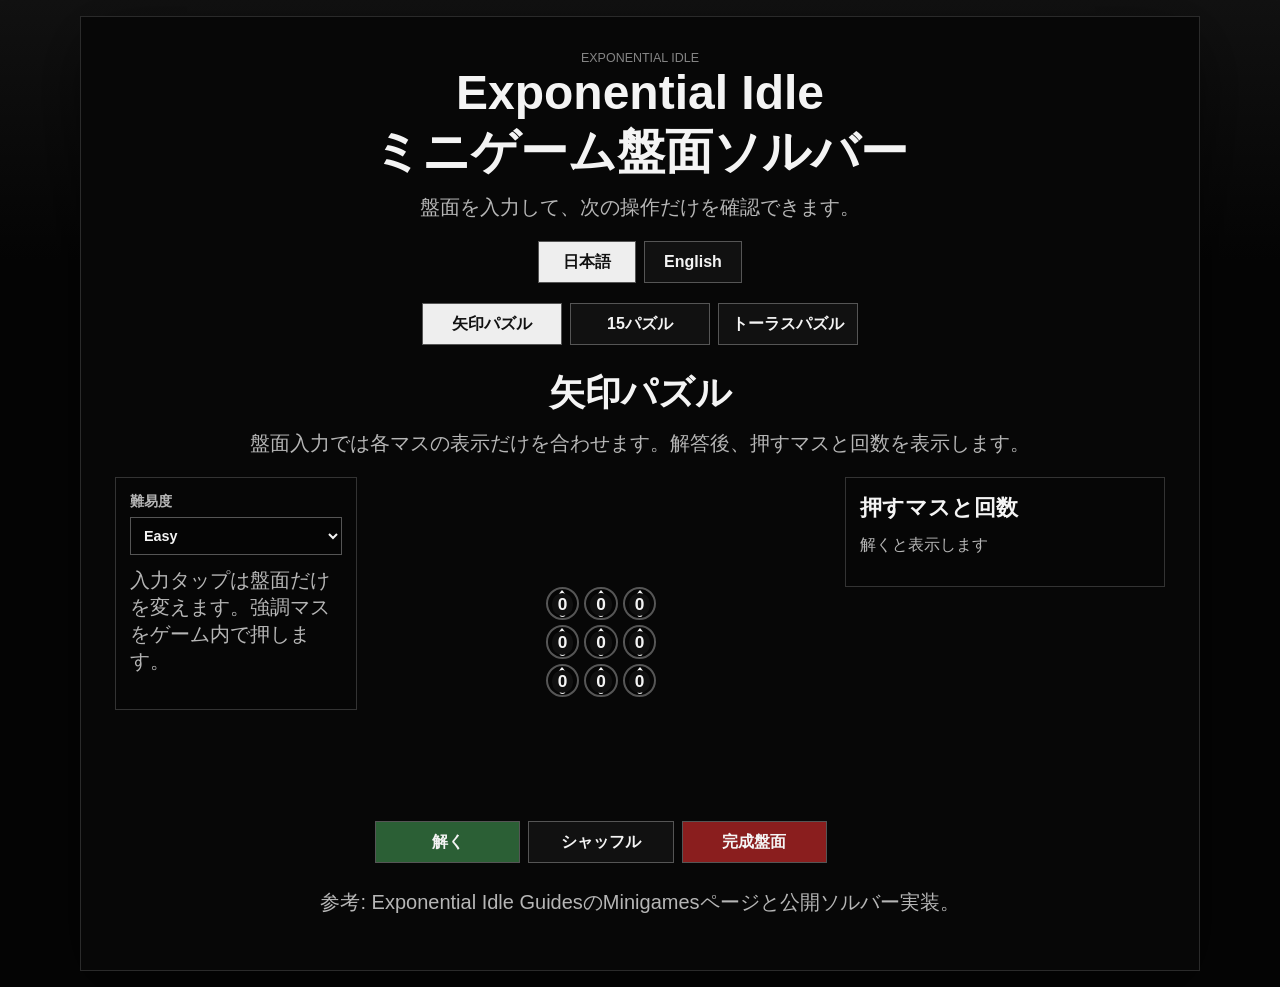
==== commit a57a94c1: "site: simplify copy and localize puzzle labels" ====
--- a/public/game-guide/exponential-idle-minigame-guide/index.html
+++ b/public/game-guide/exponential-idle-minigame-guide/index.html
@@ -22,7 +22,10 @@
     <main class="phone-shell">
       <header class="game-header">
         <p class="game-kicker">Exponential Idle</p>
-        <h1 data-i18n="appTitle">Exponential Idle ミニゲーム盤面ソルバー</h1>
+        <h1>
+          <span>Exponential Idle</span>
+          <span data-i18n="appTitleSuffix">ミニゲーム盤面ソルバー</span>
+        </h1>
         <p class="game-copy" data-i18n="appLead">現在の盤面を入力して、次にどのマスを操作するかを確認できます。</p>
         <div class="language-toggle" data-i18n-aria-label="languageToggleLabel" aria-label="言語切替">
           <button type="button" class="is-active" data-lang="ja">日本語</button>
@@ -31,24 +34,15 @@
       </header>
 
       <nav class="game-tabs" role="tablist" data-i18n-aria-label="tabListLabel" aria-label="パズル切替">
-        <button type="button" class="is-active" id="arrow-tab" role="tab" aria-selected="true" aria-controls="arrow-panel" tabindex="0" data-game="arrow">Arrow</button>
-        <button type="button" id="fifteen-tab" role="tab" aria-selected="false" aria-controls="fifteen-panel" tabindex="-1" data-game="fifteen">15-Puzzle</button>
-        <button type="button" id="torus-tab" role="tab" aria-selected="false" aria-controls="torus-panel" tabindex="-1" data-game="torus">Torus</button>
+        <button type="button" class="is-active" id="arrow-tab" role="tab" aria-selected="true" aria-controls="arrow-panel" tabindex="0" data-game="arrow" data-puzzle-label="arrow">矢印パズル</button>
+        <button type="button" id="fifteen-tab" role="tab" aria-selected="false" aria-controls="fifteen-panel" tabindex="-1" data-game="fifteen" data-puzzle-label="fifteen">15パズル</button>
+        <button type="button" id="torus-tab" role="tab" aria-selected="false" aria-controls="torus-panel" tabindex="-1" data-game="torus" data-puzzle-label="torus">トーラスパズル</button>
       </nav>
 
       <section class="game-panel is-active" id="arrow-panel" role="tabpanel" aria-labelledby="arrow-tab" data-panel="arrow">
         <div class="panel-title">
-          <h2 data-i18n="arrowTitle">矢印パズル</h2>
+          <h2 data-puzzle-label="arrow">矢印パズル</h2>
           <p data-i18n="arrowHelp">入力では、各マスをゲーム内の現在向きに合わせます。解答後は、ゲーム内で押すマスを順番に確認します。</p>
-          <details class="recommendation">
-            <summary data-i18n="recommendedSettings">使う前のおすすめ設定</summary>
-            <ul>
-              <li data-i18n="arrowSettingVisual">Visual Scheme: Greyscale + Numbers</li>
-              <li data-i18n="arrowSettingAnimation">Animation: 無効</li>
-              <li data-i18n="arrowSettingInput">盤面入力中は、各マスを現在の向きに合わせるだけです</li>
-              <li data-i18n="arrowSettingNoRotate">ゲーム内のように周囲のマスは回転しません</li>
-            </ul>
-          </details>
         </div>
         <div class="solver-grid">
           <aside class="control-panel">
@@ -57,15 +51,15 @@
           </aside>
           <div class="board-wrap">
             <div id="arrow-status" class="board-status" aria-live="polite"></div>
-            <div id="arrow-board" class="board-stage" role="group" data-i18n-aria-label="arrowBoardLabel" aria-label="Arrow盤面入力"></div>
+            <div id="arrow-board" class="board-stage" role="group" data-puzzle-board-label="arrow" aria-label="矢印パズル盤面入力"></div>
             <div class="button-row action-row">
               <button class="game-button primary" type="button" id="arrow-solve" data-i18n="solveButton">解く</button>
               <button class="game-button" type="button" id="arrow-random" data-i18n="shuffleButton">シャッフル</button>
-              <button class="game-button danger" type="button" id="arrow-reset" data-i18n="resetButton">リセット</button>
+              <button class="game-button danger" type="button" id="arrow-reset" data-i18n="resetButton" data-i18n-aria-label="resetButtonAria">完成盤面</button>
             </div>
           </div>
           <aside class="result-panel">
-            <h3 data-i18n="solutionTitle">解法</h3>
+            <h3 data-i18n="arrowSolutionTitle">押すマスと回数</h3>
             <div id="arrow-result" class="solution-output"></div>
           </aside>
         </div>
@@ -73,17 +67,8 @@
 
       <section class="game-panel" id="fifteen-panel" role="tabpanel" aria-labelledby="fifteen-tab" data-panel="fifteen" hidden>
         <div class="panel-title">
-          <h2 data-i18n="fifteenTitle">15パズル</h2>
+          <h2 data-puzzle-label="fifteen">15パズル</h2>
           <p data-i18n="fifteenHelp">数字を空白へ移動しながら順番通りに並べます。入力では0または空欄を空白として扱います。</p>
-          <details class="recommendation">
-            <summary data-i18n="recommendedSettings">使う前のおすすめ設定</summary>
-            <ul>
-              <li data-i18n="fifteenSettingVisual">Visual Scheme: Fringe</li>
-              <li data-i18n="fifteenSettingHover">Hover/Slide Control: 有効</li>
-              <li data-i18n="fifteenSettingAnimation">Animation: 無効</li>
-              <li data-i18n="fifteenSettingBlank">空白はこのサイトでは空欄として表示します</li>
-            </ul>
-          </details>
         </div>
         <div class="solver-grid">
           <aside class="control-panel">
@@ -93,15 +78,15 @@
           </aside>
           <div class="board-wrap">
             <div id="fifteen-status" class="board-status" aria-live="polite"></div>
-            <div id="fifteen-board" class="board-stage" role="group" data-i18n-aria-label="fifteenBoardLabel" aria-label="15パズル盤面入力"></div>
+            <div id="fifteen-board" class="board-stage" role="group" data-puzzle-board-label="fifteen" aria-label="15パズル盤面入力"></div>
             <div class="button-row action-row">
               <button class="game-button primary" type="button" id="fifteen-solve" data-i18n="solveButton">解く</button>
               <button class="game-button" type="button" id="fifteen-random" data-i18n="shuffleButton">シャッフル</button>
-              <button class="game-button danger" type="button" id="fifteen-reset" data-i18n="resetButton">リセット</button>
+              <button class="game-button danger" type="button" id="fifteen-reset" data-i18n="resetButton" data-i18n-aria-label="resetButtonAria">完成盤面</button>
             </div>
           </div>
           <aside class="result-panel">
-            <h3 data-i18n="solutionTitle">解法</h3>
+            <h3 data-i18n="fifteenSolutionTitle">次に押す数字</h3>
             <div id="fifteen-result" class="solution-output"></div>
           </aside>
         </div>
@@ -109,17 +94,8 @@
 
       <section class="game-panel" id="torus-panel" role="tabpanel" aria-labelledby="torus-tab" data-panel="torus" hidden>
         <div class="panel-title">
-          <h2 data-i18n="torusTitle">トーラスパズル</h2>
+          <h2 data-puzzle-label="torus">トーラスパズル</h2>
           <p data-i18n="torusHelp">行または列を巡回シフトして、左上から昇順に並べます。操作表示の行・列番号は1始まりです。</p>
-          <details class="recommendation">
-            <summary data-i18n="recommendedSettings">使う前のおすすめ設定</summary>
-            <ul>
-              <li data-i18n="torusSettingVisual">Visual Scheme: Insertion</li>
-              <li data-i18n="torusSettingHover">Hover/Slide Control: 有効</li>
-              <li data-i18n="torusSettingAnimation">Animation: 無効</li>
-              <li data-i18n="torusSettingIndex">行・列番号はこのサイトでは1始まりで表示します</li>
-            </ul>
-          </details>
         </div>
         <div class="solver-grid">
           <aside class="control-panel">
@@ -129,15 +105,15 @@
           </aside>
           <div class="board-wrap">
             <div id="torus-status" class="board-status" aria-live="polite"></div>
-            <div id="torus-board" class="board-stage" role="group" data-i18n-aria-label="torusBoardLabel" aria-label="Torus盤面入力"></div>
+            <div id="torus-board" class="board-stage" role="group" data-puzzle-board-label="torus" aria-label="トーラスパズル盤面入力"></div>
             <div class="button-row action-row">
               <button class="game-button primary" type="button" id="torus-solve" data-i18n="solveButton">解く</button>
               <button class="game-button" type="button" id="torus-random" data-i18n="shuffleButton">シャッフル</button>
-              <button class="game-button danger" type="button" id="torus-reset" data-i18n="resetButton">リセット</button>
+              <button class="game-button danger" type="button" id="torus-reset" data-i18n="resetButton" data-i18n-aria-label="resetButtonAria">完成盤面</button>
             </div>
           </div>
           <aside class="result-panel">
-            <h3 data-i18n="solutionTitle">解法</h3>
+            <h3 data-i18n="torusSolutionTitle">次の操作</h3>
             <div id="torus-result" class="solution-output"></div>
           </aside>
         </div>
--- a/public/game-guide/exponential-idle-minigame-guide/site.css
+++ b/public/game-guide/exponential-idle-minigame-guide/site.css
@@ -83,6 +83,10 @@
   font-size: clamp(1.85rem, 4.4vw, 3rem);
 }
 
+h1 span {
+  display: block;
+}
+
 h2 {
   margin-bottom: 12px;
   font-size: clamp(1.45rem, 3.4vw, 2.25rem);
@@ -162,31 +166,6 @@
 
 .panel-title {
   text-align: center;
-}
-
-.recommendation {
-  max-width: 760px;
-  margin: 14px auto 22px;
-  border: 1px solid #333333;
-  background: #0b0b0b;
-  color: var(--muted);
-  text-align: left;
-}
-
-.recommendation summary {
-  min-height: 42px;
-  padding: 10px 12px;
-  color: var(--text);
-  font-weight: 700;
-  cursor: pointer;
-}
-
-.recommendation ul {
-  display: grid;
-  gap: 6px;
-  margin: 0;
-  padding: 0 16px 14px 32px;
-  font-size: 0.95rem;
 }
 
 .solver-grid {
@@ -267,6 +246,10 @@
 
 .board-status strong {
   color: var(--text);
+}
+
+.board-status.is-idle {
+  display: none;
 }
 
 .board-status.is-solved {
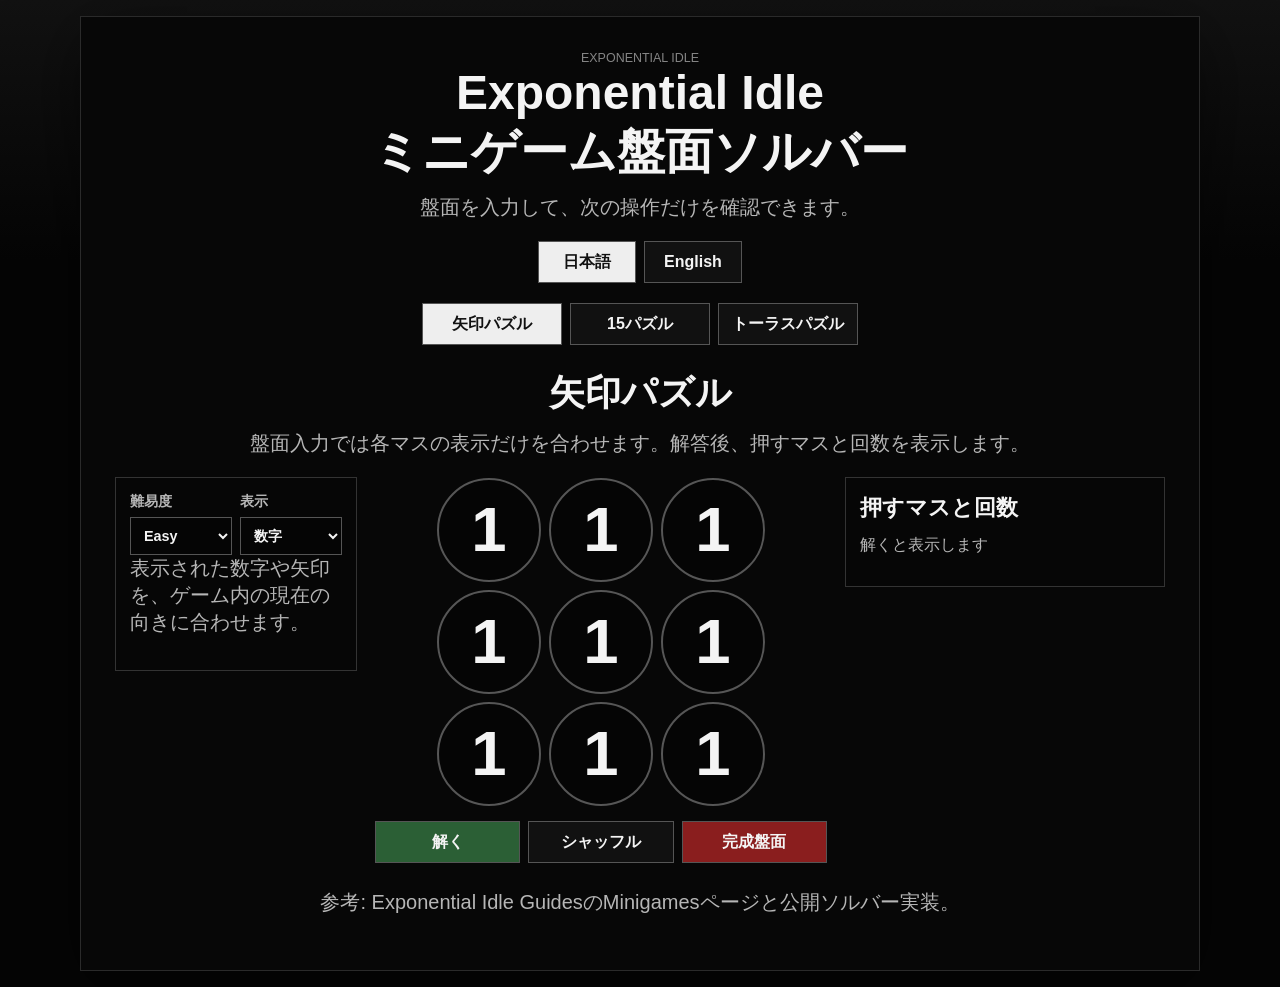
==== commit dd6da238: "site: improve Arrow Puzzle display clarity" ====
--- a/public/game-guide/exponential-idle-minigame-guide/index.html
+++ b/public/game-guide/exponential-idle-minigame-guide/index.html
@@ -26,7 +26,7 @@
           <span>Exponential Idle</span>
           <span data-i18n="appTitleSuffix">ミニゲーム盤面ソルバー</span>
         </h1>
-        <p class="game-copy" data-i18n="appLead">現在の盤面を入力して、次にどのマスを操作するかを確認できます。</p>
+        <p class="game-copy" data-i18n="appLead">盤面を入力して、次の操作だけを確認できます。</p>
         <div class="language-toggle" data-i18n-aria-label="languageToggleLabel" aria-label="言語切替">
           <button type="button" class="is-active" data-lang="ja">日本語</button>
           <button type="button" data-lang="en">English</button>
@@ -42,12 +42,15 @@
       <section class="game-panel is-active" id="arrow-panel" role="tabpanel" aria-labelledby="arrow-tab" data-panel="arrow">
         <div class="panel-title">
           <h2 data-puzzle-label="arrow">矢印パズル</h2>
-          <p data-i18n="arrowHelp">入力では、各マスをゲーム内の現在向きに合わせます。解答後は、ゲーム内で押すマスを順番に確認します。</p>
+          <p data-i18n="arrowHelp">盤面入力では各マスの表示だけを合わせます。解答後、押すマスと回数を表示します。</p>
         </div>
         <div class="solver-grid">
           <aside class="control-panel">
-            <label><span data-i18n="difficultyLabel">難易度</span><select id="arrow-difficulty"></select></label>
-            <p class="control-note" data-i18n="arrowNote">入力中のタップは入力だけを変更します。解答ステップの強調マスはゲーム内で押すマスです。</p>
+            <div class="two-cols arrow-controls">
+              <label><span data-i18n="difficultyLabel">難易度</span><select id="arrow-difficulty"></select></label>
+              <label><span data-i18n="displayLabel">表示</span><select id="arrow-display-mode"></select></label>
+            </div>
+            <p class="control-note" data-i18n="arrowNote">表示された数字や矢印を、ゲーム内の現在の向きに合わせます。</p>
           </aside>
           <div class="board-wrap">
             <div id="arrow-status" class="board-status" aria-live="polite"></div>
--- a/public/game-guide/exponential-idle-minigame-guide/site.css
+++ b/public/game-guide/exponential-idle-minigame-guide/site.css
@@ -208,6 +208,10 @@
   gap: 8px;
 }
 
+.arrow-controls label {
+  margin-bottom: 0;
+}
+
 .button-row {
   margin-top: 12px;
 }
@@ -284,6 +288,27 @@
   margin: 0 auto;
 }
 
+.square-board.arrow-board {
+  --arrow-gap: clamp(5px, 1.2vw, 8px);
+  --arrow-cell: 72px;
+  gap: var(--arrow-gap);
+  width: max-content;
+  max-width: 100%;
+}
+
+.square-board.arrow-board-easy {
+  --arrow-cell: clamp(72px, calc((100vw - 72px) / 3), 104px);
+}
+
+.square-board.arrow-board-medium {
+  --arrow-cell: clamp(58px, calc((100vw - 72px) / 4), 88px);
+}
+
+.arrow-board-hard,
+.arrow-board-expert {
+  --arrow-cell: clamp(34px, calc((100vw - 76px) / 7), 58px);
+}
+
 .hex-board {
   display: grid;
   gap: 0;
@@ -296,7 +321,7 @@
   display: flex;
   justify-content: center;
   gap: clamp(2px, 0.8vw, 4px);
-  min-height: 48px;
+  min-height: var(--arrow-cell, 48px);
 }
 
 .tile,
@@ -355,31 +380,52 @@
   cursor: pointer;
 }
 
+.arrow-board-easy .arrow-tile {
+  font-size: clamp(2.1rem, 7vw, 3.45rem);
+}
+
+.arrow-board-medium .arrow-tile {
+  font-size: clamp(1.75rem, 5.8vw, 2.85rem);
+}
+
+.arrow-board-hard .arrow-tile,
+.arrow-board-expert .arrow-tile {
+  font-size: clamp(1.15rem, 3vw, 1.8rem);
+}
+
 .hex-row .arrow-tile,
 .hex-row .solution-tile {
-  --hex-cell: clamp(34px, calc((100vw - 76px) / 7), 50px);
-  flex: 0 0 var(--hex-cell);
-  width: var(--hex-cell);
+  flex: 0 0 var(--arrow-cell, 50px);
+  width: var(--arrow-cell, 50px);
+}
+
+.square-board.arrow-board .arrow-tile {
+  width: var(--arrow-cell);
 }
 
 .arrow-icon {
   position: relative;
   display: inline-block;
-  width: 0.44em;
-  height: 0.86em;
+  width: 0.5em;
+  height: 0.94em;
   transform: rotate(var(--arrow-angle, 0deg));
   transform-origin: 50% 50%;
 }
 
+.arrow-main-value {
+  font-size: 1.15em;
+  line-height: 1;
+}
+
 .arrow-value {
   position: absolute;
-  right: 0.22em;
-  bottom: 0.12em;
-  min-width: 1.25em;
+  right: 0.34em;
+  bottom: 0.24em;
+  min-width: 1.35em;
   border-radius: 999px;
   background: #101010;
   color: var(--text);
-  font-size: 0.54em;
+  font-size: 0.42em;
   line-height: 1.35;
 }
 
@@ -434,6 +480,11 @@
   box-shadow: 0 0 0 3px rgba(248, 208, 113, 0.45);
 }
 
+.is-marked-action {
+  border-color: var(--focus);
+  box-shadow: 0 0 0 3px rgba(248, 208, 113, 0.38);
+}
+
 .is-related-action {
   border-color: #a98931;
 }
@@ -444,16 +495,21 @@
 
 .tap-badge {
   position: absolute;
-  right: -6px;
-  top: -8px;
-  min-width: 2em;
-  padding: 0 0.35em;
+  right: 4px;
+  top: 4px;
+  min-width: 2.15em;
+  padding: 0 0.38em;
   border: 1px solid #f8d071;
   border-radius: 999px;
-  background: #111111;
+  background: #050505;
   color: #f8d071;
   font-size: 0.72rem;
-  line-height: 1.45;
+  font-weight: 900;
+  line-height: 1.55;
+}
+
+.press-count-badge {
+  letter-spacing: 0;
 }
 
 .arrow-tile,
@@ -464,6 +520,18 @@
 .playback-controls {
   display: grid;
   gap: 10px;
+}
+
+.arrow-step-details {
+  margin-top: 12px;
+  border-top: 1px solid var(--line-soft);
+  padding-top: 10px;
+}
+
+.arrow-step-details summary {
+  color: var(--muted);
+  cursor: pointer;
+  font-weight: 700;
 }
 
 .playback-buttons {
@@ -560,8 +628,9 @@
     min-height: 230px;
   }
 
-  .hex-row .arrow-tile {
-    --hex-cell: clamp(32px, calc((100vw - 66px) / 7), 42px);
+  .arrow-board-hard,
+  .arrow-board-expert {
+    --arrow-cell: clamp(32px, calc((100vw - 66px) / 7), 42px);
   }
 
   .tile,
@@ -573,6 +642,17 @@
   .arrow-tile,
   .solution-tile {
     border-width: 1px;
-    font-size: clamp(1rem, 6vw, 1.55rem);
-  }
-}
+    font-size: clamp(1.15rem, 6vw, 1.8rem);
+  }
+
+  .arrow-board-hard .arrow-tile,
+  .arrow-board-expert .arrow-tile {
+    font-size: clamp(1rem, 5vw, 1.45rem);
+  }
+
+  .tap-badge {
+    top: 3px;
+    right: 3px;
+    font-size: 0.68rem;
+  }
+}
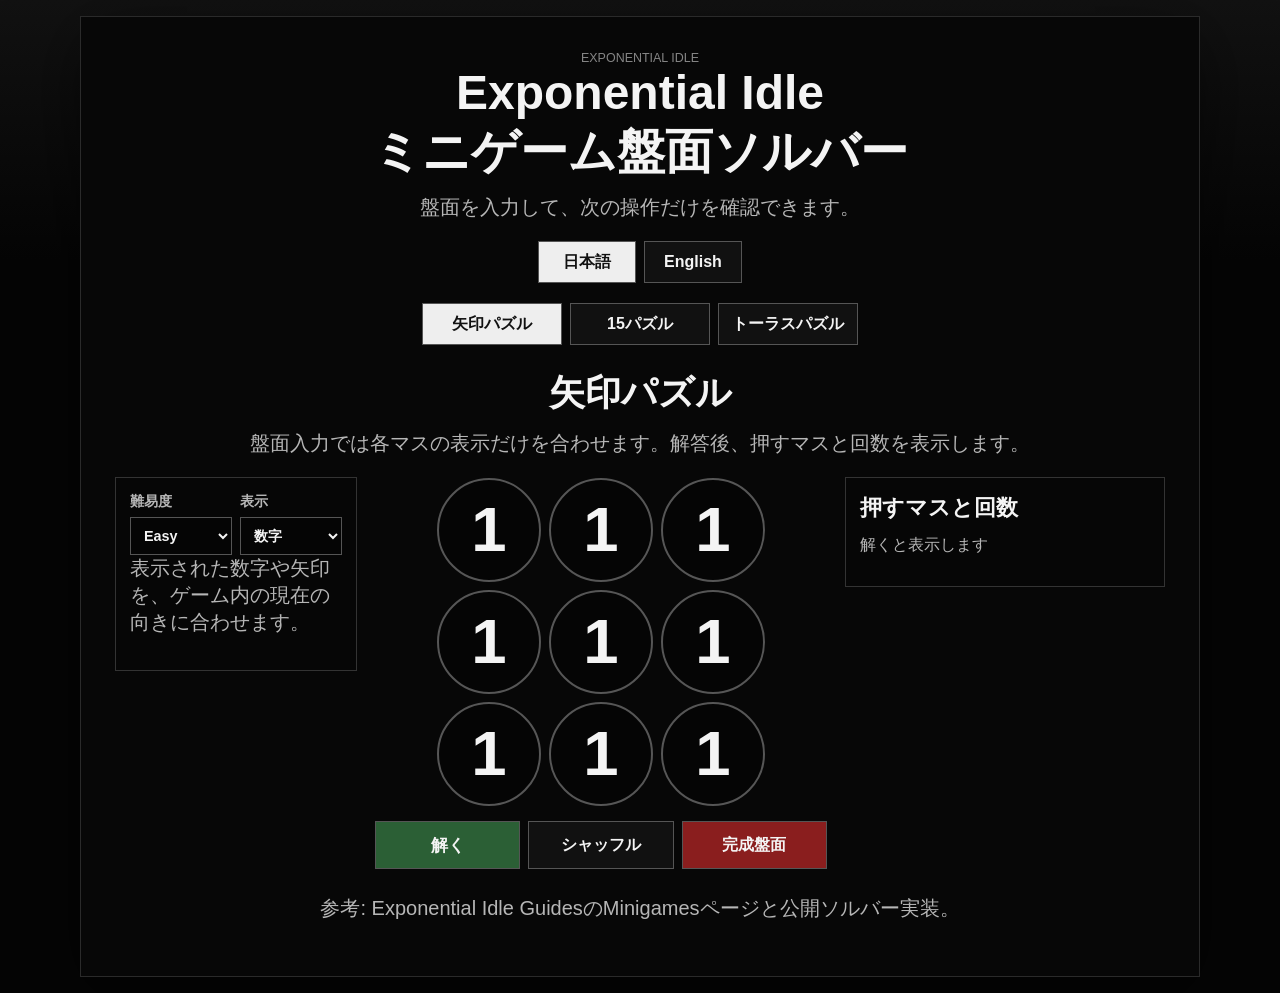
==== commit 2a111533: "site: apply final UX audit fixes" ====
--- a/public/game-guide/exponential-idle-minigame-guide/index.html
+++ b/public/game-guide/exponential-idle-minigame-guide/index.html
@@ -16,6 +16,7 @@
     <meta name="twitter:title" content="Exponential Idle ミニゲーム攻略・ソルバー">
     <meta name="twitter:description" content="Exponential IdleのArrow、15-Puzzle、Torusをブラウザ上で解ける、日本語・英語対応の攻略ソルバーです。">
     <title>Exponential Idle ミニゲーム盤面ソルバー | trinitrotorol</title>
+    <link rel="icon" href="data:,">
     <link rel="stylesheet" href="site.css">
   </head>
   <body>
@@ -76,20 +77,22 @@
         <div class="solver-grid">
           <aside class="control-panel">
             <label><span data-i18n="difficultyLabel">難易度</span><select id="fifteen-difficulty"></select></label>
-            <p id="fifteen-input-error" class="input-error" role="alert"></p>
             <p class="control-note" data-i18n="fifteenNote">Hardは5x5です。最適解ではなく、層を固定して解く実用手順を出します。</p>
           </aside>
           <div class="board-wrap">
             <div id="fifteen-status" class="board-status" aria-live="polite"></div>
+            <div id="fifteen-action-card" class="next-action-card is-idle" aria-live="polite"></div>
             <div id="fifteen-board" class="board-stage" role="group" data-puzzle-board-label="fifteen" aria-label="15パズル盤面入力"></div>
-            <div class="button-row action-row">
+            <p id="fifteen-input-error" class="input-error board-error" role="alert"></p>
+            <p class="paste-hint" data-i18n="fifteenPasteHint">複数行貼り付け可。空白は0または空欄。</p>
+            <div class="button-row action-row action-row-primary">
               <button class="game-button primary" type="button" id="fifteen-solve" data-i18n="solveButton">解く</button>
               <button class="game-button" type="button" id="fifteen-random" data-i18n="shuffleButton">シャッフル</button>
-              <button class="game-button danger" type="button" id="fifteen-reset" data-i18n="resetButton" data-i18n-aria-label="resetButtonAria">完成盤面</button>
+              <button class="game-button secondary" type="button" id="fifteen-reset" data-i18n="resetButtonShort" data-i18n-aria-label="resetButtonAria">完成</button>
             </div>
           </div>
           <aside class="result-panel">
-            <h3 data-i18n="fifteenSolutionTitle">次に押す数字</h3>
+            <h3 data-i18n="fifteenPlaybackTitle">手順確認</h3>
             <div id="fifteen-result" class="solution-output"></div>
           </aside>
         </div>
@@ -103,20 +106,22 @@
         <div class="solver-grid">
           <aside class="control-panel">
             <label><span data-i18n="difficultyLabel">難易度</span><select id="torus-difficulty"></select></label>
-            <p id="torus-input-error" class="input-error" role="alert"></p>
             <p class="control-note" data-i18n="torusNote">Easyは3x3、Mediumは5x5、Hardは6x6です。</p>
           </aside>
           <div class="board-wrap">
             <div id="torus-status" class="board-status" aria-live="polite"></div>
+            <div id="torus-action-card" class="next-action-card is-idle" aria-live="polite"></div>
             <div id="torus-board" class="board-stage" role="group" data-puzzle-board-label="torus" aria-label="トーラスパズル盤面入力"></div>
-            <div class="button-row action-row">
+            <p id="torus-input-error" class="input-error board-error" role="alert"></p>
+            <p class="paste-hint" data-i18n="torusPasteHint">複数行貼り付け可。1〜n²を入力。</p>
+            <div class="button-row action-row action-row-primary">
               <button class="game-button primary" type="button" id="torus-solve" data-i18n="solveButton">解く</button>
               <button class="game-button" type="button" id="torus-random" data-i18n="shuffleButton">シャッフル</button>
-              <button class="game-button danger" type="button" id="torus-reset" data-i18n="resetButton" data-i18n-aria-label="resetButtonAria">完成盤面</button>
+              <button class="game-button secondary" type="button" id="torus-reset" data-i18n="resetButtonShort" data-i18n-aria-label="resetButtonAria">完成</button>
             </div>
           </div>
           <aside class="result-panel">
-            <h3 data-i18n="torusSolutionTitle">次の操作</h3>
+            <h3 data-i18n="torusPlaybackTitle">手順確認</h3>
             <div id="torus-result" class="solution-output"></div>
           </aside>
         </div>
--- a/public/game-guide/exponential-idle-minigame-guide/site.css
+++ b/public/game-guide/exponential-idle-minigame-guide/site.css
@@ -229,8 +229,23 @@
   background: var(--ok);
 }
 
+.action-row .game-button.primary {
+  min-height: 48px;
+  font-size: 1.05rem;
+}
+
+.game-button.secondary {
+  background: #101010;
+  color: var(--muted);
+}
+
 .game-button.danger {
   background: var(--danger);
+}
+
+.game-button:disabled {
+  cursor: not-allowed;
+  opacity: 0.48;
 }
 
 .board-wrap {
@@ -269,6 +284,75 @@
 .board-status.is-solving {
   border-color: var(--warn);
   background: #171206;
+}
+
+.next-action-card {
+  display: grid;
+  gap: 6px;
+  margin: 0 0 10px;
+  padding: 12px;
+  border: 1px solid #333333;
+  background: #0a0a0a;
+  color: var(--muted);
+  text-align: center;
+}
+
+.next-action-card.is-solved {
+  border-color: #4f8a59;
+  background: #0b1710;
+}
+
+.next-action-card.is-complete {
+  border-color: #4f8a59;
+  background: #0b1710;
+}
+
+.next-action-card.is-error {
+  border-color: #b14a4a;
+  background: #1a0b0b;
+}
+
+.next-action-card.is-idle {
+  padding: 8px 10px;
+  background: #080808;
+}
+
+.next-action-title,
+.next-action-main,
+.next-action-symbol,
+.next-action-meta {
+  margin: 0;
+}
+
+.next-action-title {
+  color: var(--muted);
+  font-size: 0.82rem;
+  font-weight: 800;
+  text-transform: uppercase;
+}
+
+.next-action-main {
+  color: var(--text);
+  font-size: clamp(1.15rem, 3vw, 1.55rem);
+  font-weight: 900;
+}
+
+.next-action-main.is-big {
+  font-size: clamp(2.6rem, 12vw, 4.3rem);
+  line-height: 1.08;
+}
+
+.next-action-symbol {
+  color: var(--focus);
+  font-size: clamp(2rem, 8vw, 3.2rem);
+  font-weight: 900;
+  line-height: 1.08;
+}
+
+.next-action-meta {
+  color: var(--muted);
+  font-size: 0.9rem;
+  font-weight: 700;
 }
 
 .board-stage {
@@ -369,6 +453,18 @@
   font-weight: 700;
 }
 
+.board-error {
+  margin: 8px 0 0;
+  text-align: center;
+}
+
+.paste-hint {
+  margin: 8px 0 0;
+  color: var(--dim);
+  font-size: 0.88rem;
+  text-align: center;
+}
+
 .arrow-tile,
 .solution-tile {
   border-radius: 50%;
@@ -480,6 +576,17 @@
   box-shadow: 0 0 0 3px rgba(248, 208, 113, 0.45);
 }
 
+.torus-board .is-next-action {
+  border-color: #8e7a37;
+  background: #19170d;
+  box-shadow: inset 0 0 0 2px rgba(248, 208, 113, 0.18);
+}
+
+.fifteen-board .is-next-action {
+  border-color: var(--focus);
+  box-shadow: 0 0 0 3px rgba(248, 208, 113, 0.45);
+}
+
 .is-marked-action {
   border-color: var(--focus);
   box-shadow: 0 0 0 3px rgba(248, 208, 113, 0.38);
@@ -491,6 +598,7 @@
 
 .is-preview-blank {
   border-style: dashed;
+  border-color: #777777;
 }
 
 .tap-badge {
@@ -540,10 +648,49 @@
   gap: 8px;
 }
 
+.playback-buttons-main {
+  grid-template-columns: minmax(0, 0.92fr) minmax(0, 1.08fr);
+}
+
+.playback-buttons-main .game-button {
+  min-height: 48px;
+  font-size: 1.05rem;
+}
+
+.playback-buttons-main .is-next-step {
+  min-height: 52px;
+  border-color: var(--focus);
+}
+
+.playback-buttons-secondary {
+  grid-template-columns: repeat(3, minmax(0, 1fr));
+}
+
+.playback-buttons-secondary .game-button {
+  min-height: 36px;
+  font-size: 0.9rem;
+}
+
 .playback-buttons .game-button {
   width: 100%;
   padding-right: 8px;
   padding-left: 8px;
+}
+
+.action-row-primary {
+  display: grid;
+  grid-template-columns: repeat(2, minmax(0, 1fr));
+}
+
+.action-row-primary .game-button {
+  width: 100%;
+  min-height: 38px;
+}
+
+.action-row-primary .primary {
+  grid-column: 1 / -1;
+  min-height: 48px;
+  font-size: 1.08rem;
 }
 
 .operation-copy {
@@ -624,6 +771,29 @@
     flex: 1 1 86px;
   }
 
+  .next-action-card {
+    padding: 10px 8px;
+  }
+
+  .next-action-main {
+    font-size: 1.12rem;
+  }
+
+  .next-action-main.is-big {
+    font-size: clamp(2.8rem, 16vw, 4rem);
+  }
+
+  .next-action-symbol {
+    font-size: clamp(2.2rem, 13vw, 3rem);
+  }
+
+  .playback-buttons-secondary .game-button,
+  .action-row-primary .game-button {
+    padding-right: 6px;
+    padding-left: 6px;
+    white-space: nowrap;
+  }
+
   .board-stage {
     min-height: 230px;
   }
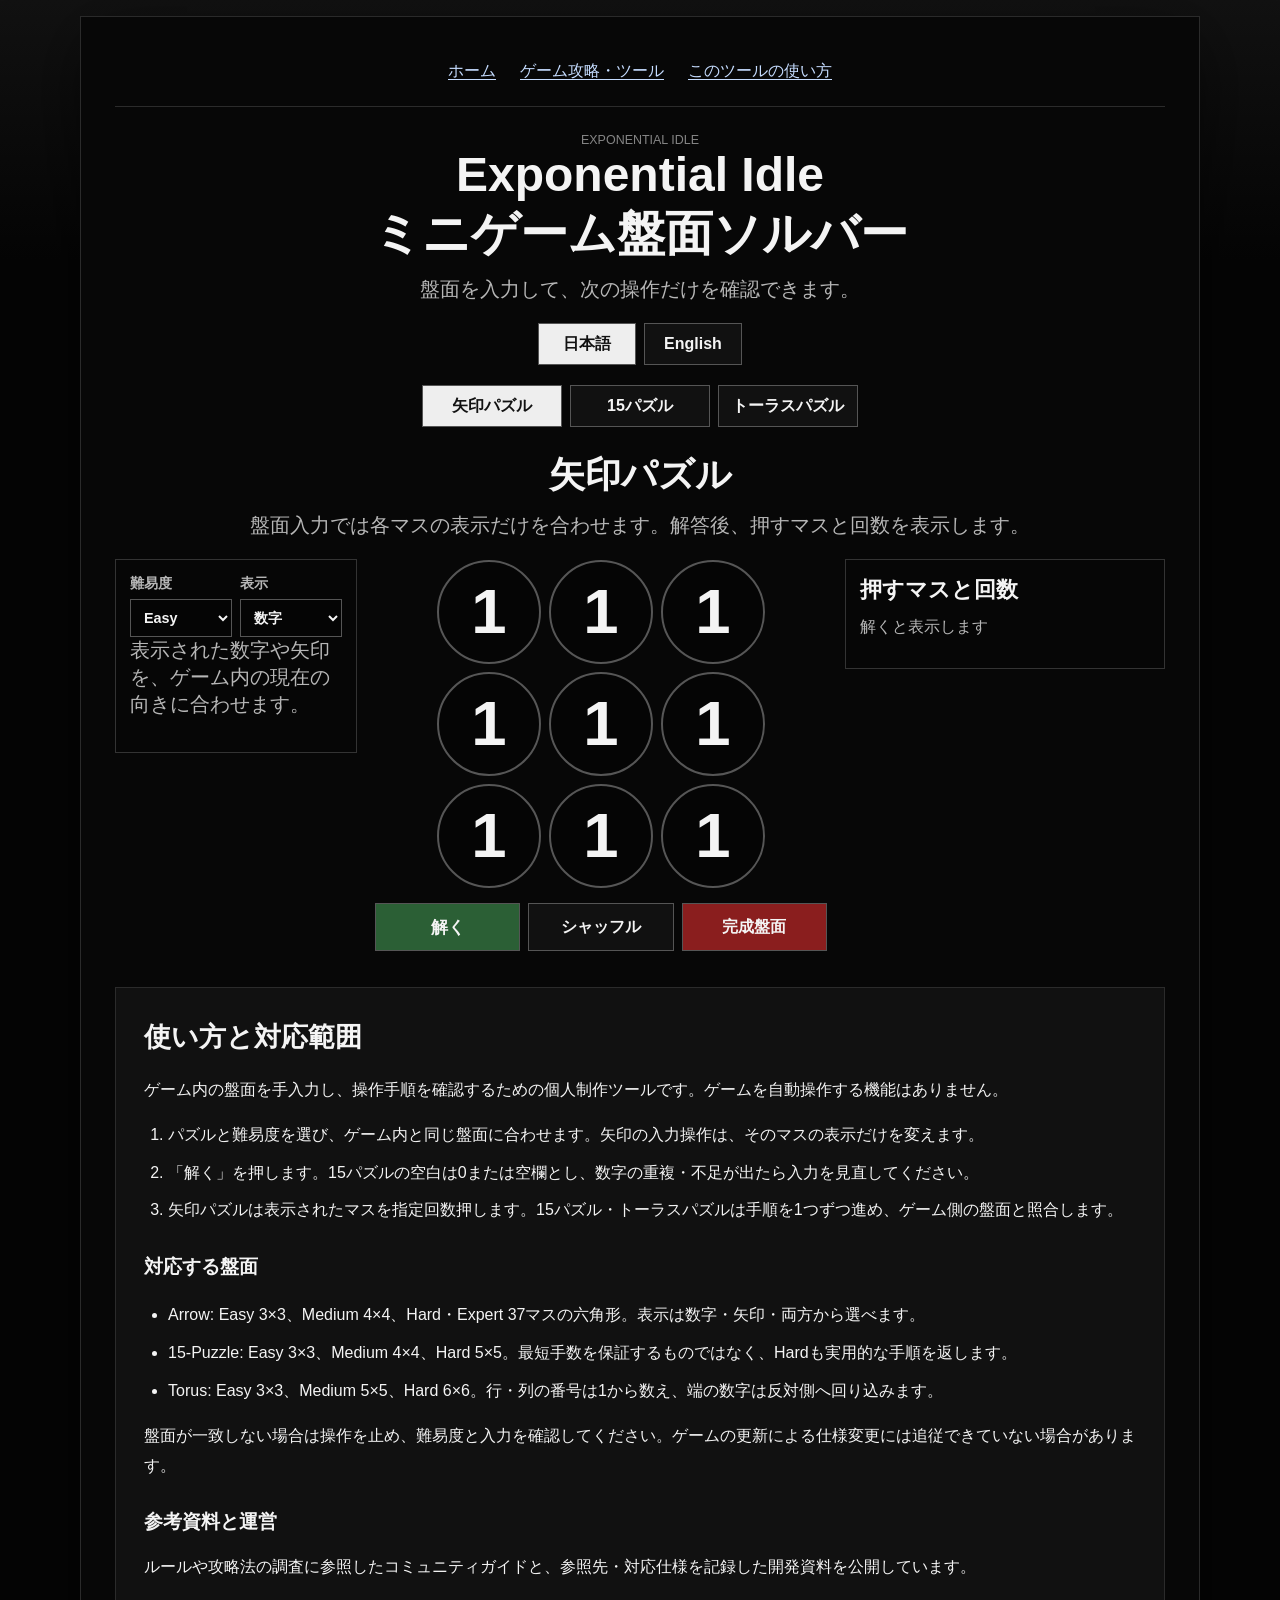
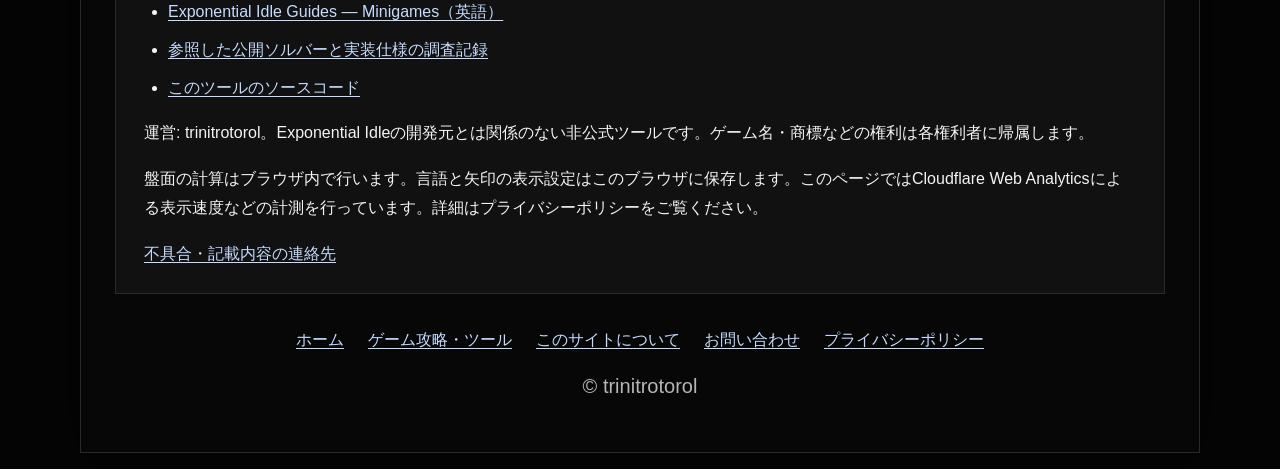
==== commit ee313d82: "site: add usage guidance and publisher information" ====
--- a/public/game-guide/exponential-idle-minigame-guide/index.html
+++ b/public/game-guide/exponential-idle-minigame-guide/index.html
@@ -21,6 +21,11 @@
   </head>
   <body>
     <main class="phone-shell">
+      <nav class="site-nav" data-i18n-aria-label="siteNavigation" aria-label="サイト内の案内">
+        <a href="/" data-i18n="homeLink">ホーム</a>
+        <a href="/game-guide/" data-i18n="guideLink">ゲーム攻略・ツール</a>
+        <a href="#how-to" data-i18n="howToLink">このツールの使い方</a>
+      </nav>
       <header class="game-header">
         <p class="game-kicker">Exponential Idle</p>
         <h1>
@@ -127,8 +132,42 @@
         </div>
       </section>
 
+      <section class="site-context" id="how-to" aria-labelledby="how-to-title">
+        <h2 id="how-to-title" data-i18n="howToTitle">使い方と対応範囲</h2>
+        <p data-i18n="toolContext">ゲーム内の盤面を手入力し、操作手順を確認するための個人制作ツールです。ゲームを自動操作する機能はありません。</p>
+        <ol>
+          <li data-i18n="howToSelect">パズルと難易度を選び、ゲーム内と同じ盤面に合わせます。矢印の入力操作は、そのマスの表示だけを変えます。</li>
+          <li data-i18n="howToSolve">「解く」を押します。15パズルの空白は0または空欄とし、数字の重複・不足が出たら入力を見直してください。</li>
+          <li data-i18n="howToFollow">矢印パズルは表示されたマスを指定回数押します。15パズル・トーラスパズルは手順を1つずつ進め、ゲーム側の盤面と照合します。</li>
+        </ol>
+        <h3 data-i18n="supportedTitle">対応する盤面</h3>
+        <ul>
+          <li data-i18n="supportedArrow">Arrow: Easy 3×3、Medium 4×4、Hard・Expert 37マスの六角形。表示は数字・矢印・両方から選べます。</li>
+          <li data-i18n="supportedFifteen">15-Puzzle: Easy 3×3、Medium 4×4、Hard 5×5。最短手数を保証するものではなく、Hardも実用的な手順を返します。</li>
+          <li data-i18n="supportedTorus">Torus: Easy 3×3、Medium 5×5、Hard 6×6。行・列の番号は1から数え、端の数字は反対側へ回り込みます。</li>
+        </ul>
+        <p data-i18n="toolLimits">盤面が一致しない場合は操作を止め、難易度と入力を確認してください。ゲームの更新による仕様変更には追従できていない場合があります。</p>
+        <h3 data-i18n="sourceTitle">参考資料と運営</h3>
+        <p data-i18n="sourceNote">ルールや攻略法の調査に参照したコミュニティガイドと、参照先・対応仕様を記録した開発資料を公開しています。</p>
+        <ul class="source-links">
+          <li><a href="https://exponential-idle-guides.netlify.app/guides/asd/" data-i18n="communityGuideLink">Exponential Idle Guides — Minigames（英語）</a></li>
+          <li><a href="https://github.com/trinitrotorol/exponential_idle_minigame_guide/blob/master/docs/research.md" data-i18n="researchLink">参照した公開ソルバーと実装仕様の調査記録</a></li>
+          <li><a href="https://github.com/trinitrotorol/exponential_idle_minigame_guide" data-i18n="sourceCodeLink">このツールのソースコード</a></li>
+        </ul>
+        <p data-i18n="unofficialNote">運営: trinitrotorol。Exponential Idleの開発元とは関係のない非公式ツールです。ゲーム名・商標などの権利は各権利者に帰属します。</p>
+        <p data-i18n="localDataNote">盤面の計算はブラウザ内で行います。言語と矢印の表示設定はこのブラウザに保存します。このページではCloudflare Web Analyticsによる表示速度などの計測を行っています。詳細はプライバシーポリシーをご覧ください。</p>
+        <p><a href="/contact/" data-i18n="reportLink">不具合・記載内容の連絡先</a></p>
+      </section>
+
       <footer class="game-footer">
-        <p data-i18n="sourceNote">参考: Exponential Idle GuidesのMinigamesページと公開ソルバー実装。</p>
+        <nav class="site-footer-links" data-i18n-aria-label="footerNavigation" aria-label="運営情報">
+          <a href="/" data-i18n="homeLink">ホーム</a>
+          <a href="/game-guide/" data-i18n="guideLink">ゲーム攻略・ツール</a>
+          <a href="/about/" data-i18n="aboutLink">このサイトについて</a>
+          <a href="/contact/" data-i18n="contactLink">お問い合わせ</a>
+          <a href="/privacy/" data-i18n="privacyLink">プライバシーポリシー</a>
+        </nav>
+        <p>© trinitrotorol</p>
       </footer>
     </main>
 
--- a/public/game-guide/exponential-idle-minigame-guide/site.css
+++ b/public/game-guide/exponential-idle-minigame-guide/site.css
@@ -734,6 +734,72 @@
   text-align: center;
 }
 
+.site-nav,
+.site-footer-links {
+  display: flex;
+  flex-wrap: wrap;
+  justify-content: center;
+  gap: 8px 20px;
+  line-height: 1.7;
+}
+
+.site-nav {
+  margin-bottom: 26px;
+  padding-bottom: 16px;
+  border-bottom: 1px solid var(--line-soft);
+}
+
+.site-nav a,
+.site-footer-links a,
+.site-context a {
+  color: #c5dcff;
+  text-decoration: underline;
+  text-underline-offset: 0.2em;
+  overflow-wrap: anywhere;
+}
+
+.site-nav a,
+.site-footer-links a {
+  padding: 6px 2px;
+}
+
+.site-context {
+  margin-top: 36px;
+  padding: 24px clamp(12px, 3vw, 28px);
+  border: 1px solid var(--line-soft);
+  background: var(--panel-soft);
+  font-size: 1rem;
+  line-height: 1.85;
+  overflow-wrap: anywhere;
+}
+
+.site-context h2 {
+  font-size: clamp(1.3rem, 3vw, 1.7rem);
+}
+
+.site-context h3 {
+  margin-top: 24px;
+  font-size: 1.2rem;
+}
+
+.site-context ul,
+.site-context ol {
+  padding-left: 1.5em;
+}
+
+.site-context li + li {
+  margin-top: 8px;
+}
+
+.site-context > :last-child {
+  margin-bottom: 0;
+}
+
+.site-footer-links {
+  margin-bottom: 16px;
+  font-size: 1rem;
+}
+
 @media (max-width: 960px) {
   .solver-grid {
     grid-template-columns: 1fr;
